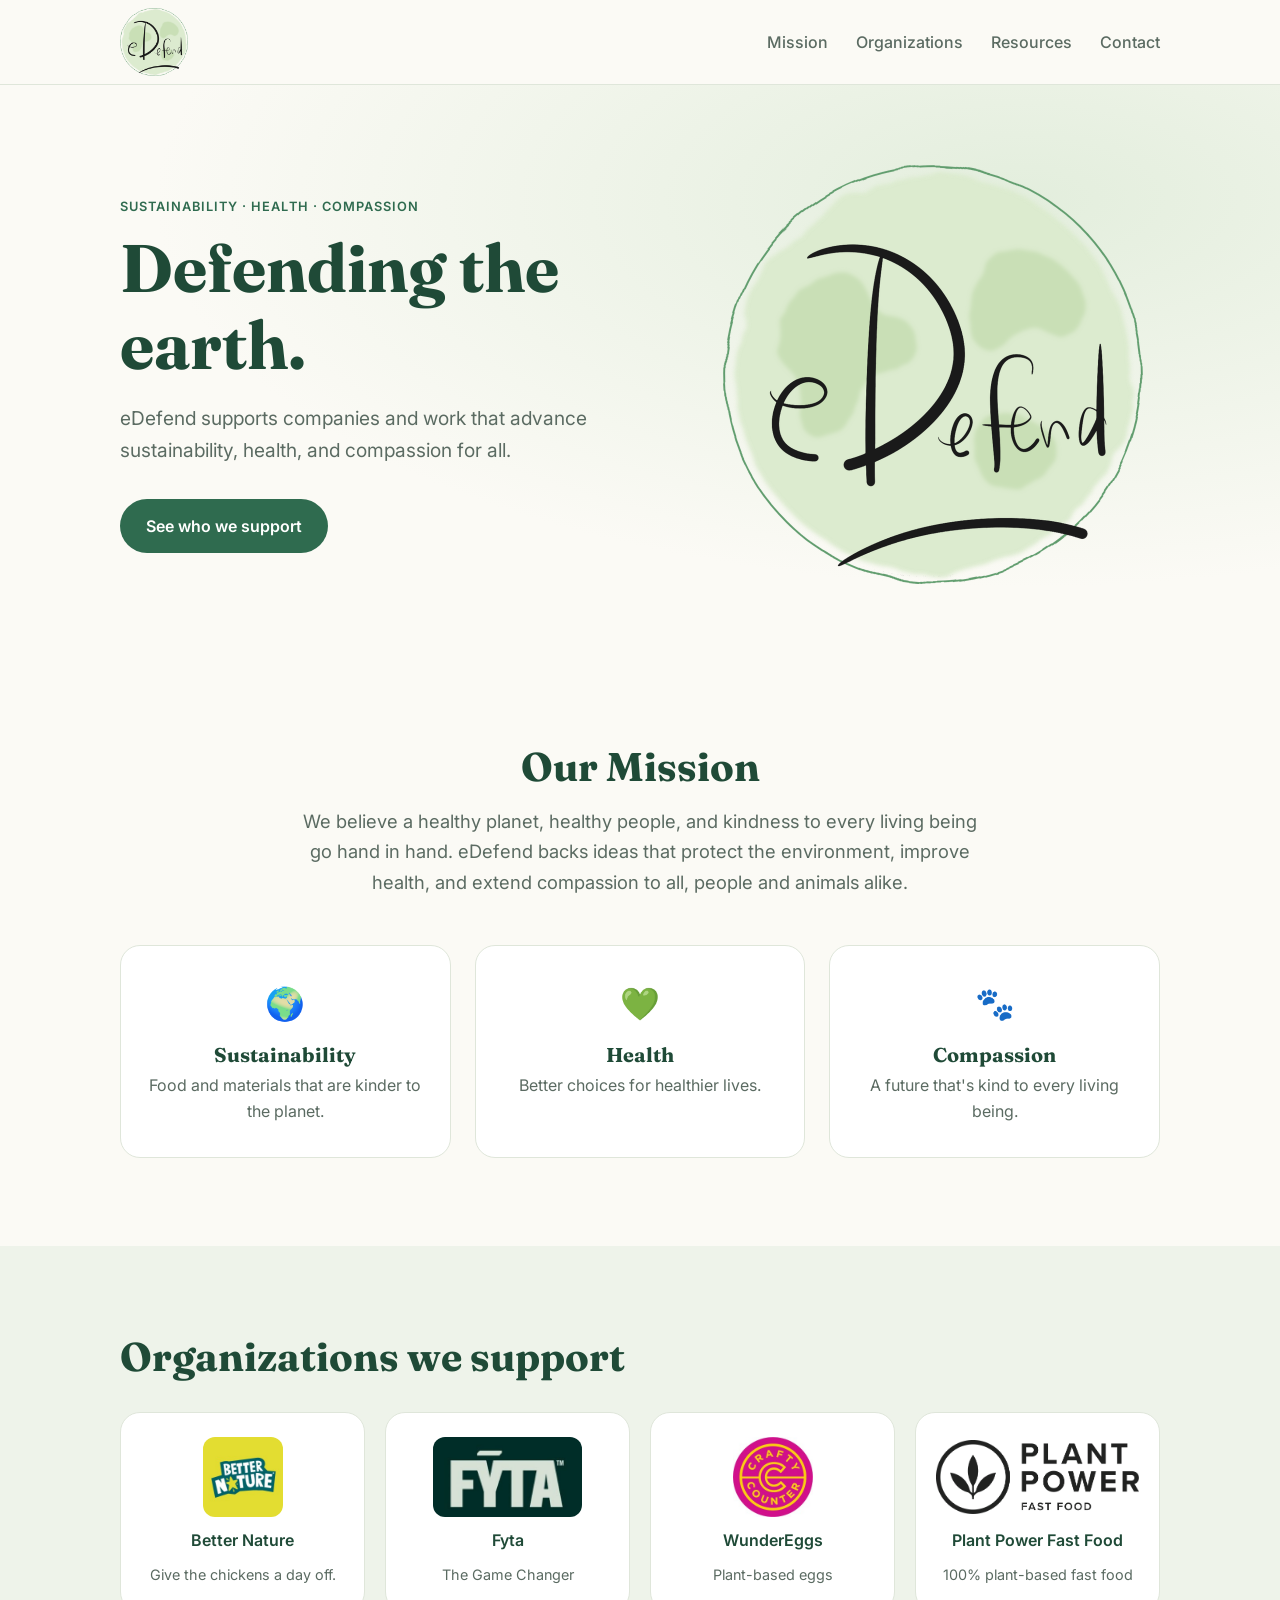
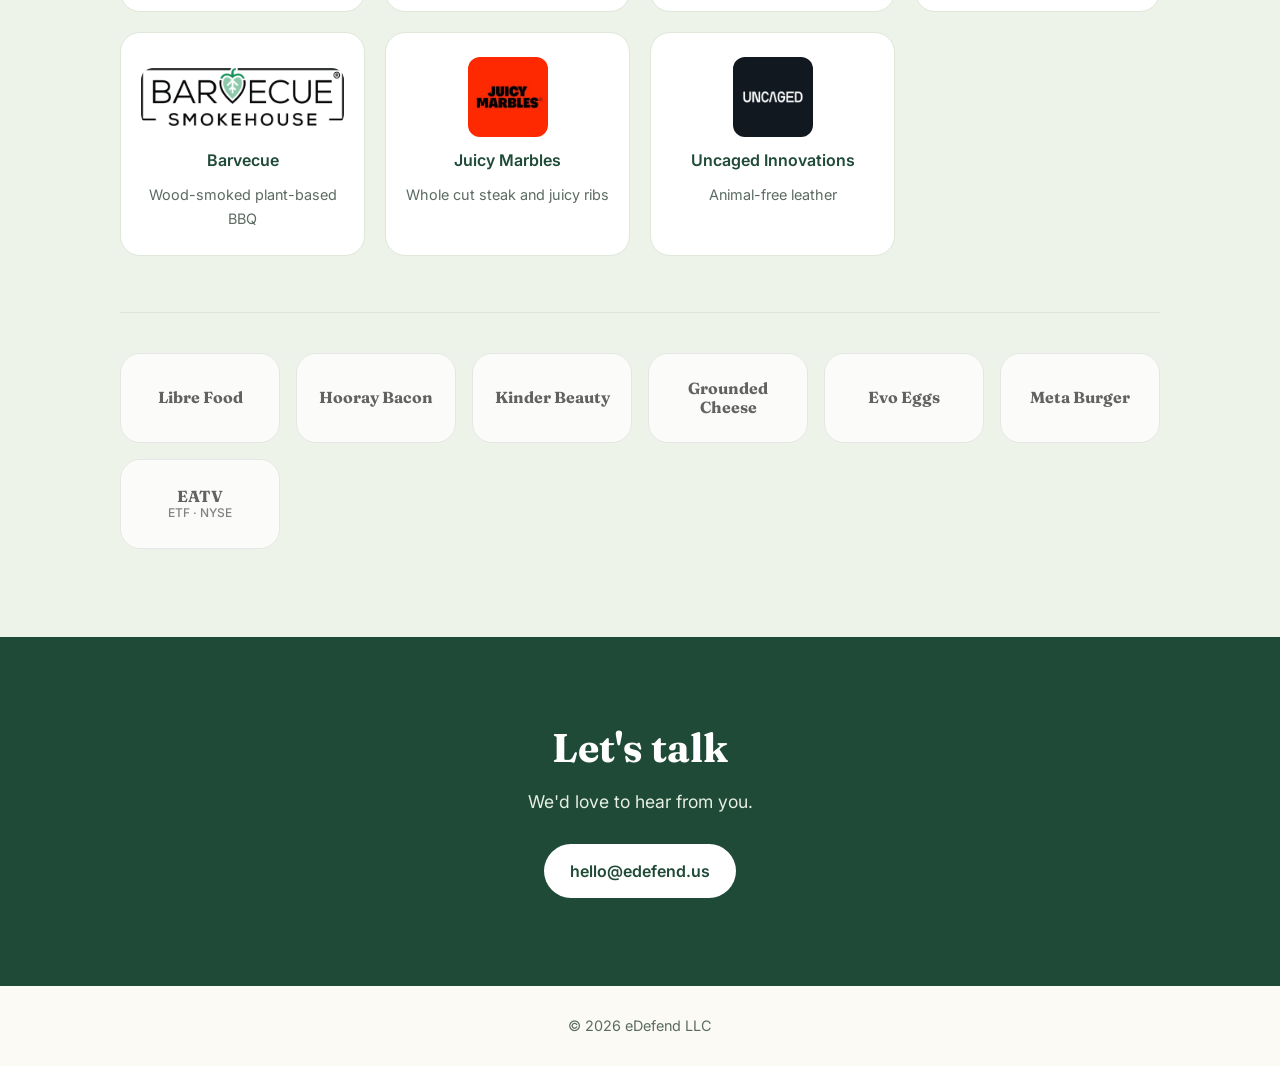
==== index.html @ f7b8ed95 "Use jz's hand-drawn eDefend earth logo in header and hero Co-Authored-By: Claude Opus 5.5 (1M contex" ====
<!doctype html>
<html lang="en">
<head>
  <meta charset="utf-8">
  <meta name="viewport" content="width=device-width, initial-scale=1">
  <title>eDefend</title>
  <meta name="description" content="eDefend: defending the earth with sustainability, health, and compassion for all.">
  <link rel="icon" href="favicon.svg" type="image/svg+xml">
  <link rel="preconnect" href="https://fonts.googleapis.com">
  <link rel="preconnect" href="https://fonts.gstatic.com" crossorigin>
  <link href="https://fonts.googleapis.com/css2?family=Fraunces:opsz,wght@9..144,500;9..144,700&family=Inter:wght@400;500;600&display=swap" rel="stylesheet">
  <link rel="stylesheet" href="styles.css">
</head>
<body>
  <header class="site-header">
    <div class="wrap nav">
      <a class="logo" href="#top">
        <img class="logo-img" src="logos/edefend-logo.png" alt="eDefend">
      </a>
      <nav>
        <a href="#mission">Mission</a>
        <a href="#portfolio">Organizations</a>
        <a href="resources.html">Resources</a>
        <a href="#contact">Contact</a>
      </nav>
    </div>
  </header>

  <main id="top">
    <section class="hero">
      <div class="wrap hero-inner">
        <div class="hero-text">
          <p class="eyebrow">Sustainability · Health · Compassion</p>
          <h1>Defending the earth.</h1>
          <p class="lead">eDefend supports companies and work that advance sustainability, health, and compassion for all.</p>
          <a class="button" href="#portfolio">See who we support</a>
        </div>
        <img class="hero-art" src="logos/edefend-logo-large.png" alt="eDefend logo: hand-drawn earth">
      </div>
    </section>

    <section id="mission" class="section">
      <div class="wrap mission">
        <h2>Our Mission</h2>
        <p>We believe a healthy planet, healthy people, and kindness to every living being go hand in hand. eDefend backs ideas that protect the environment, improve health, and extend compassion to all, people and animals alike.</p>
        <div class="pillars">
          <div class="pillar">
            <span class="pillar-icon" aria-hidden="true">🌍</span>
            <h3>Sustainability</h3>
            <p>Food and materials that are kinder to the planet.</p>
          </div>
          <div class="pillar">
            <span class="pillar-icon" aria-hidden="true">💚</span>
            <h3>Health</h3>
            <p>Better choices for healthier lives.</p>
          </div>
          <div class="pillar">
            <span class="pillar-icon" aria-hidden="true">🐾</span>
            <h3>Compassion</h3>
            <p>A future that's kind to every living being.</p>
          </div>
        </div>
      </div>
    </section>

    <section id="portfolio" class="section alt">
      <div class="wrap">
        <h2>Organizations we support</h2>
        <div class="logo-wall">
          <a class="brand" href="https://www.betternaturetempeh.co/" target="_blank" rel="noopener" title="Tempeh made from whole beans and grains. Give the chickens a day off.">
            <span class="brand-logo"><img src="logos/better-nature.jpg" alt="Better Nature logo"></span>
            <span class="brand-name">Better Nature</span>
            <span class="brand-tag">Give the chickens a day off.</span>
          </a>
          <a class="brand" href="https://fyta.com/products/protein-powder" target="_blank" rel="noopener" title="The Game Changer: plant-based protein powder.">
            <span class="brand-logo"><img src="logos/fyta.png" alt="Fyta logo"></span>
            <span class="brand-name">Fyta</span>
            <span class="brand-tag">The Game Changer</span>
          </a>
          <a class="brand" href="https://www.craftycounter.com/products/wundereggs" target="_blank" rel="noopener" title="Plant-based eggs by Crafty Counter.">
            <span class="brand-logo"><img src="logos/wundereggs.jpg" alt="WunderEggs logo"></span>
            <span class="brand-name">WunderEggs</span>
            <span class="brand-tag">Plant-based eggs</span>
          </a>
          <a class="brand" href="https://www.plantpowerfastfood.com/" target="_blank" rel="noopener" title="100% plant-based fast food restaurants.">
            <span class="brand-logo"><img src="logos/plant-power.webp" alt="Plant Power Fast Food logo"></span>
            <span class="brand-name">Plant Power Fast Food</span>
            <span class="brand-tag">100% plant-based fast food</span>
          </a>
          <a class="brand" href="https://barvecue.com/" target="_blank" rel="noopener" title="Plant-based, wood-smoked barbecue.">
            <span class="brand-logo"><img src="logos/barvecue.avif" alt="Barvecue logo"></span>
            <span class="brand-name">Barvecue</span>
            <span class="brand-tag">Wood-smoked plant-based BBQ</span>
          </a>
          <a class="brand" href="https://juicymarbles.com/" target="_blank" rel="noopener" title="Plant-based whole cut steak and juicy ribs.">
            <span class="brand-logo"><img src="logos/juicy-marbles.jpg" alt="Juicy Marbles logo"></span>
            <span class="brand-name">Juicy Marbles</span>
            <span class="brand-tag">Whole cut steak and juicy ribs</span>
          </a>
          <a class="brand" href="https://uncagedinnovations.com/" target="_blank" rel="noopener" title="Animal-free leather alternatives.">
            <span class="brand-logo"><img src="logos/uncaged.jpg" alt="Uncaged Innovations logo"></span>
            <span class="brand-name">Uncaged Innovations</span>
            <span class="brand-tag">Animal-free leather</span>
          </a>
        </div>

        <div class="logo-wall small past">
          <div class="brand"><span class="brand-logo"><span class="wordmark">Libre Food</span></span></div>
          <div class="brand"><span class="brand-logo"><span class="wordmark">Hooray Bacon</span></span></div>
          <div class="brand"><span class="brand-logo"><span class="wordmark">Kinder Beauty</span></span></div>
          <div class="brand"><span class="brand-logo"><span class="wordmark">Grounded Cheese</span></span></div>
          <div class="brand"><span class="brand-logo"><span class="wordmark">Evo Eggs</span></span></div>
          <div class="brand"><span class="brand-logo"><span class="wordmark">Meta Burger</span></span></div>
          <div class="brand"><span class="brand-logo"><span class="wordmark">EATV<small>ETF · NYSE</small></span></span></div>
        </div>
      </div>
    </section>

    <section id="contact" class="section contact">
      <div class="wrap">
        <h2>Let's talk</h2>
        <p>We'd love to hear from you.</p>
        <a class="button light" href="mailto:hello@edefend.us">hello@edefend.us</a>
      </div>
    </section>
  </main>

  <footer class="site-footer">
    <div class="wrap">© <span id="year">2026</span> eDefend LLC</div>
  </footer>
  <script>document.getElementById('year').textContent = new Date().getFullYear();</script>
</body>
</html>
---- styles.css ----
:root {
  --bg: #fbfaf5;
  --bg-alt: #eef3ea;
  --text: #1d2b24;
  --muted: #5b6b62;
  --green: #2f6b4f;
  --green-dark: #1f4a37;
  --sage: #7fb685;
  --border: #dfe6da;
  --serif: "Fraunces", Georgia, serif;
  --sans: "Inter", system-ui, -apple-system, "Segoe UI", Roboto, sans-serif;
}

* { box-sizing: border-box; }
html { scroll-behavior: smooth; }

body {
  margin: 0;
  font-family: var(--sans);
  color: var(--text);
  background: var(--bg);
  line-height: 1.65;
}

.wrap { max-width: 1080px; margin: 0 auto; padding: 0 20px; }
a { color: var(--green); }
h1, h2, h3 { font-family: var(--serif); font-weight: 700; line-height: 1.15; }

/* Header */
.site-header {
  position: sticky; top: 0; z-index: 10;
  background: rgba(251, 250, 245, 0.92);
  backdrop-filter: blur(8px);
  border-bottom: 1px solid var(--border);
}
.nav { display: flex; align-items: center; justify-content: space-between; height: 68px; }
.logo {
  display: flex; align-items: center; gap: 10px;
  font-family: var(--serif); font-weight: 700; font-size: 1.35rem;
  color: var(--green); text-decoration: none;
}
.logo-mark { width: 32px; height: 32px; color: var(--green); }
.nav nav a { margin-left: 24px; color: var(--muted); text-decoration: none; font-weight: 500; }
.nav nav a:hover { color: var(--green); }

/* Hero */
.hero {
  padding: 80px 0 72px;
  background: radial-gradient(ellipse at 80% 20%, #e3eedd 0%, transparent 60%), var(--bg);
}
.hero-inner { display: grid; grid-template-columns: 1.2fr 1fr; align-items: center; gap: 40px; }
.eyebrow {
  margin: 0 0 12px; color: var(--green); font-weight: 600;
  letter-spacing: .08em; text-transform: uppercase; font-size: .8rem;
}
.hero h1 { font-size: clamp(2.6rem, 6vw, 4.2rem); margin: 0 0 20px; color: var(--green-dark); }
.lead { font-size: 1.2rem; color: var(--muted); max-width: 520px; margin: 0 0 32px; }
.hero-art { width: 100%; max-width: 420px; justify-self: center; }

.button {
  display: inline-block; padding: 14px 26px; border-radius: 999px;
  background: var(--green); color: #fff; text-decoration: none; font-weight: 600;
  transition: background .15s, transform .15s;
}
.button:hover { background: var(--green-dark); transform: translateY(-1px); }
.button.light { background: #fff; color: var(--green-dark); }
.button.light:hover { background: var(--bg-alt); }

/* Sections */
.section { padding: 88px 0; }
.section.alt { background: var(--bg-alt); }
.section h2 { font-size: clamp(1.9rem, 4vw, 2.5rem); margin: 0 0 16px; color: var(--green-dark); }
.section-lead { color: var(--muted); margin: 0; }

.mission { text-align: center; }
.mission > p { max-width: 680px; margin: 0 auto; font-size: 1.15rem; color: var(--muted); }
.pillars {
  display: grid; gap: 24px; margin-top: 48px;
  grid-template-columns: repeat(auto-fit, minmax(220px, 1fr));
}
.pillar { background: #fff; border: 1px solid var(--border); border-radius: 20px; padding: 32px 24px; }
.pillar-icon { font-size: 2rem; }
.pillar h3 { margin: 12px 0 6px; font-size: 1.25rem; color: var(--green-dark); }
.pillar p { margin: 0; color: var(--muted); }

/* Logo wall */
.logo-wall {
  display: grid; gap: 20px; margin-top: 32px;
  grid-template-columns: repeat(auto-fill, minmax(220px, 1fr));
}
.brand {
  display: flex; flex-direction: column; align-items: center; gap: 10px;
  background: #fff; border: 1px solid var(--border); border-radius: 20px;
  padding: 24px 20px; text-decoration: none; color: inherit; text-align: center;
  transition: transform .2s, box-shadow .2s, border-color .2s;
}
a.brand:hover { transform: translateY(-4px); box-shadow: 0 12px 28px rgba(31, 74, 55, .12); border-color: var(--sage); }
.brand-logo { display: flex; align-items: center; justify-content: center; height: 80px; width: 100%; }
.brand-logo img { max-width: 100%; max-height: 80px; object-fit: contain; border-radius: 12px; }
.brand-name { font-weight: 600; color: var(--green-dark); }
.wordmark { font-family: var(--serif); font-weight: 700; font-size: 1.35rem; color: var(--green-dark); line-height: 1.2; }
.wordmark small { display: block; font-family: var(--sans); font-weight: 500; font-size: .75rem; color: var(--muted); }
.brand-tag { font-size: .9rem; color: var(--muted); }

.past-title { margin: 64px 0 0; font-size: 1.3rem; color: var(--muted); }
.logo-wall.small { grid-template-columns: repeat(auto-fill, minmax(160px, 1fr)); gap: 16px; margin-top: 20px; }
.logo-wall.small .brand { padding: 16px; filter: grayscale(1); opacity: .8; }
.logo-wall.small .brand-logo { height: 56px; }
.logo-wall.small .brand-logo img { max-height: 56px; }
.logo-wall.small .wordmark { font-size: 1rem; }

/* Contact */
.contact { background: var(--green-dark); color: #e6efe2; text-align: center; }
.contact h2 { color: #fff; }
.contact p { margin: 0 0 28px; font-size: 1.1rem; }

.site-footer { padding: 28px 0; color: var(--muted); font-size: .9rem; text-align: center; }

@media (max-width: 760px) {
  .hero { padding: 48px 0; }
  .hero-inner { grid-template-columns: 1fr; text-align: center; }
  .lead { margin-left: auto; margin-right: auto; }
  .hero-art { max-width: 260px; order: -1; }
  .section { padding: 64px 0; }
  .nav nav { white-space: nowrap; }
  .nav nav a { margin-left: 12px; font-size: .85rem; }
  .logo { font-size: 1.15rem; }
  .logo-mark { width: 26px; height: 26px; }
  .logo-wall { grid-template-columns: repeat(2, 1fr); gap: 12px; }
  .logo-wall.small { grid-template-columns: repeat(2, 1fr); }
  .brand { padding: 18px 12px; }
  .wordmark { font-size: 1.1rem; }
}

.logo-wall.past { margin-top: 56px; padding-top: 40px; border-top: 1px solid var(--border); }

/* Resources page */
.page-head { padding: 72px 0 8px; }
.page-head h1 { font-size: clamp(2.2rem, 5vw, 3.2rem); margin: 0 0 12px; color: var(--green-dark); }
.brand-logo.dark { background: var(--green-dark); border-radius: 12px; padding: 14px; }
.brand-logo.dark img { max-height: 52px; border-radius: 0; }
.nav nav a[aria-current] { color: var(--green); }

@media (max-width: 760px) {
  .nav { height: auto; flex-direction: column; gap: 6px; padding-top: 10px; padding-bottom: 10px; }
  .nav nav a { margin: 0 8px; }
}

.nav { height: 84px; }
.logo-img { height: 68px; width: auto; display: block; }
@media (max-width: 760px) { .nav { height: auto; } .logo-img { height: 60px; } }
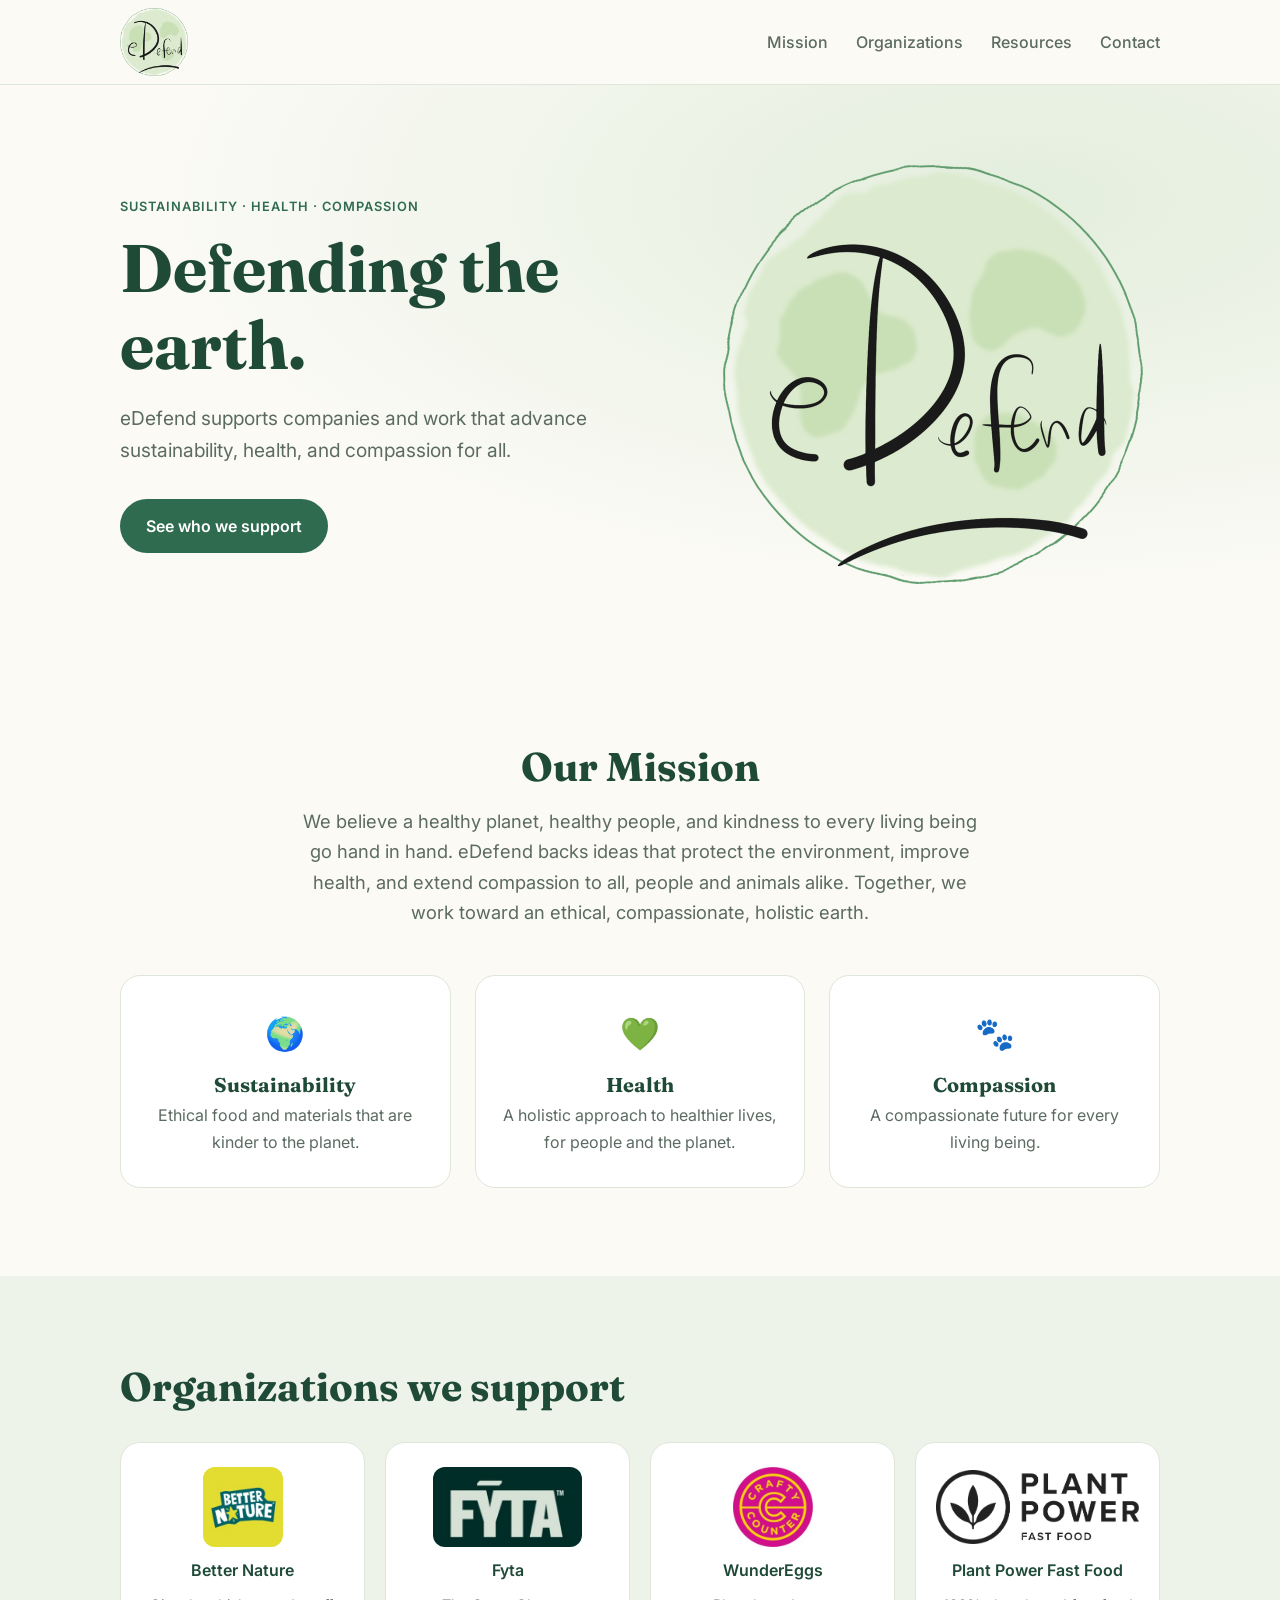
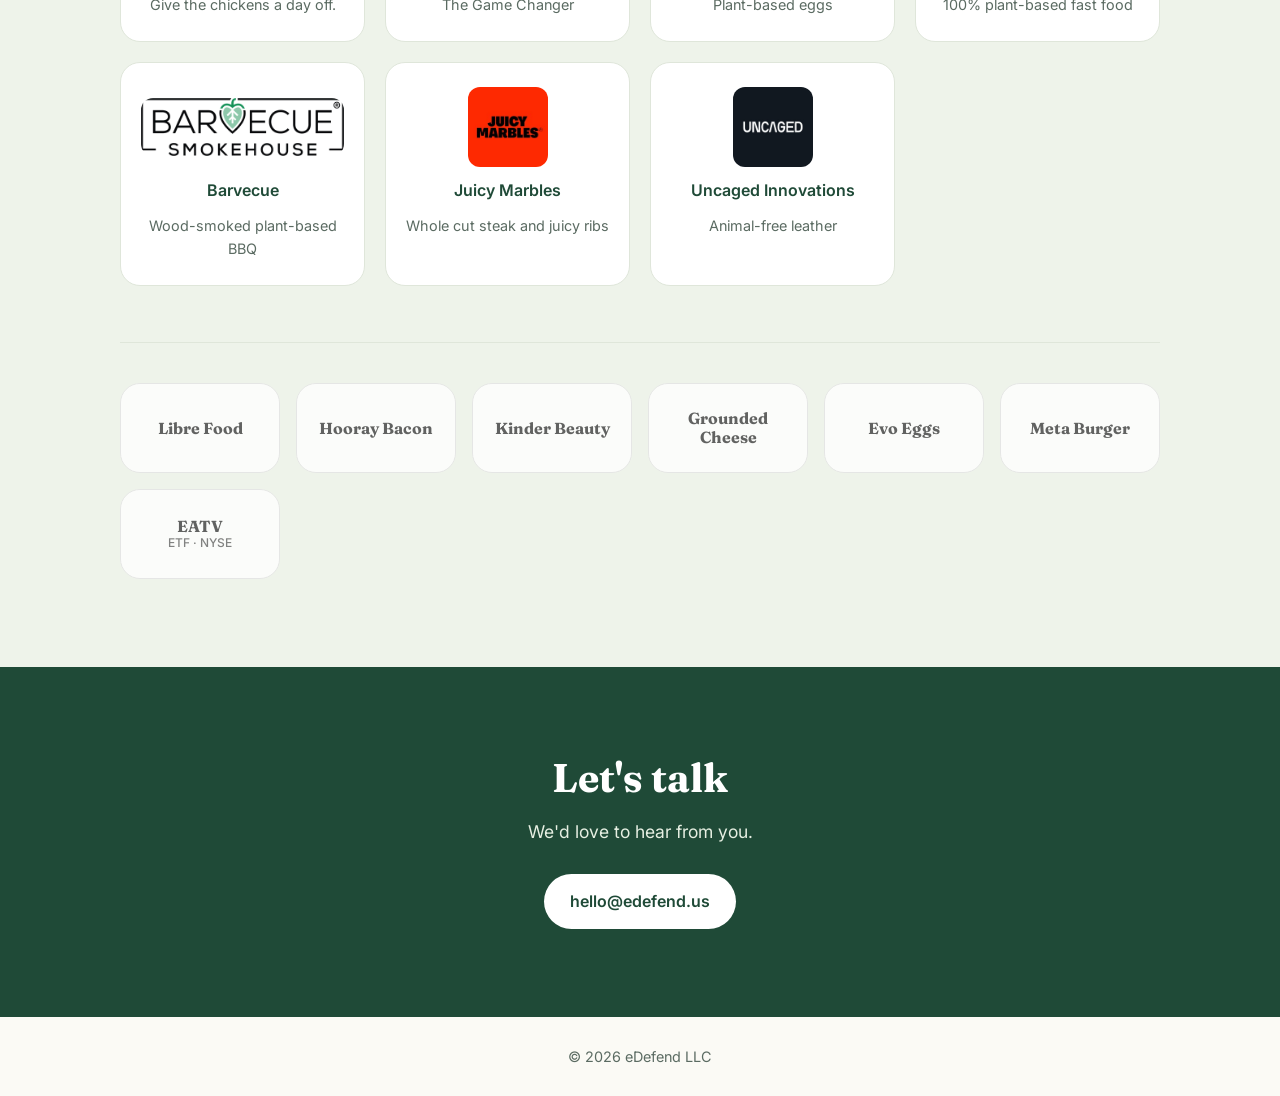
==== commit 98ba2d6d: "Add ethical, compassionate, holistic wording to mission Co-Authored-By: Claude Opus 5.5 (1M context)" ====
--- a/index.html
+++ b/index.html
@@ -42,22 +42,22 @@
     <section id="mission" class="section">
       <div class="wrap mission">
         <h2>Our Mission</h2>
-        <p>We believe a healthy planet, healthy people, and kindness to every living being go hand in hand. eDefend backs ideas that protect the environment, improve health, and extend compassion to all, people and animals alike.</p>
+        <p>We believe a healthy planet, healthy people, and kindness to every living being go hand in hand. eDefend backs ideas that protect the environment, improve health, and extend compassion to all, people and animals alike. Together, we work toward an ethical, compassionate, holistic earth.</p>
         <div class="pillars">
           <div class="pillar">
             <span class="pillar-icon" aria-hidden="true">🌍</span>
             <h3>Sustainability</h3>
-            <p>Food and materials that are kinder to the planet.</p>
+            <p>Ethical food and materials that are kinder to the planet.</p>
           </div>
           <div class="pillar">
             <span class="pillar-icon" aria-hidden="true">💚</span>
             <h3>Health</h3>
-            <p>Better choices for healthier lives.</p>
+            <p>A holistic approach to healthier lives, for people and the planet.</p>
           </div>
           <div class="pillar">
             <span class="pillar-icon" aria-hidden="true">🐾</span>
             <h3>Compassion</h3>
-            <p>A future that's kind to every living being.</p>
+            <p>A compassionate future for every living being.</p>
           </div>
         </div>
       </div>
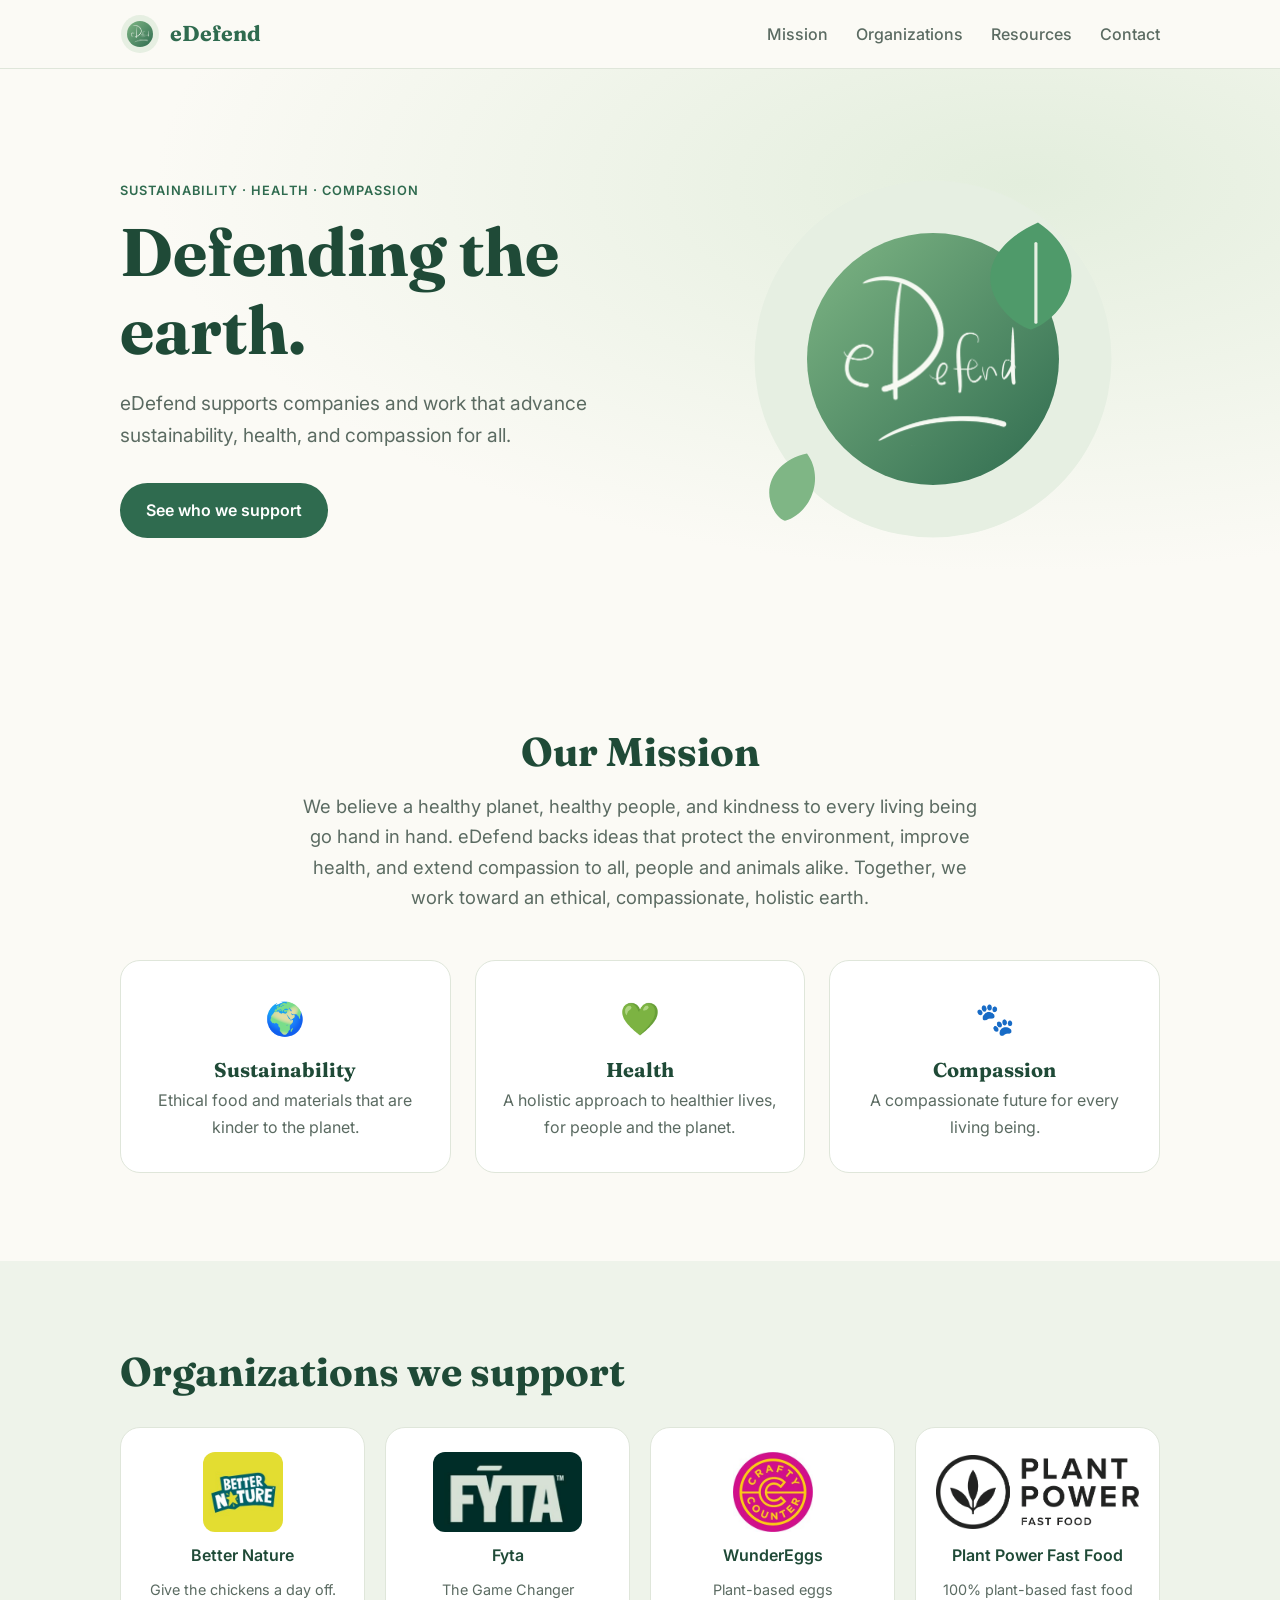
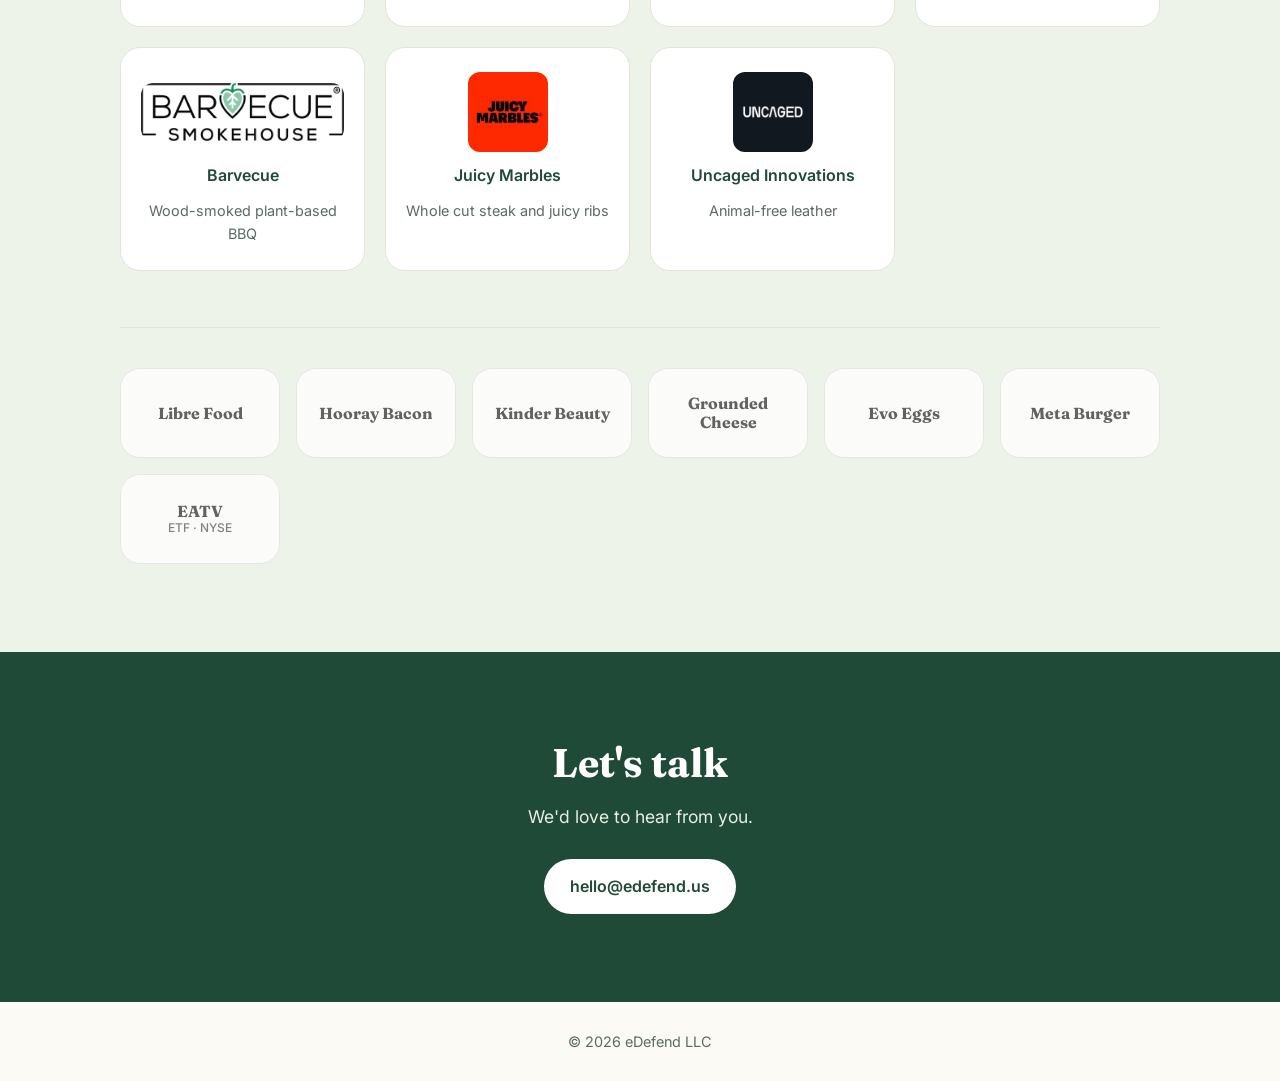
==== commit 5127cb74: "Fit hand-drawn lettering inside original two-circle earth; small mark plus eDefend name in header Co" ====
--- a/index.html
+++ b/index.html
@@ -15,7 +15,8 @@
   <header class="site-header">
     <div class="wrap nav">
       <a class="logo" href="#top">
-        <img class="logo-img" src="logos/edefend-logo.png" alt="eDefend">
+        <svg class="logo-mark" viewBox="0 0 40 40" aria-hidden="true"><defs><linearGradient id="gm" x1="0" y1="0" x2="1" y2="1"><stop offset="0" stop-color="#7fb685"/><stop offset="1" stop-color="#2f6b4f"/></linearGradient></defs><circle cx="20" cy="20" r="19" fill="#e6efe2"/><circle cx="20" cy="20" r="13" fill="url(#gm)"/><image href="logos/edefend-lettering.png" x="11" y="11" width="18" height="18"/></svg>
+        eDefend
       </a>
       <nav>
         <a href="#mission">Mission</a>
@@ -35,7 +36,20 @@
           <p class="lead">eDefend supports companies and work that advance sustainability, health, and compassion for all.</p>
           <a class="button" href="#portfolio">See who we support</a>
         </div>
-        <img class="hero-art" src="logos/edefend-logo-large.png" alt="eDefend logo: hand-drawn earth">
+        <svg class="hero-art" viewBox="0 0 400 400" role="img" aria-label="eDefend logo: hand-drawn lettering on the earth">
+          <defs>
+            <linearGradient id="g1" x1="0" y1="0" x2="1" y2="1">
+              <stop offset="0" stop-color="#7fb685"/>
+              <stop offset="1" stop-color="#2f6b4f"/>
+            </linearGradient>
+          </defs>
+          <circle cx="200" cy="200" r="170" fill="#e6efe2"/>
+          <circle cx="200" cy="200" r="120" fill="url(#g1)"/>
+          <image href="logos/edefend-lettering.png" x="114" y="120" width="166" height="164"/>
+          <path d="M300 70c30 20 40 50 25 75-10 17-25 25-32 27-7-2-22-10-32-27-15-25-5-55 39-75z" fill="#4f9a6a"/>
+          <path d="M298 90v75" stroke="#e6efe2" stroke-width="3" stroke-linecap="round"/>
+          <path d="M80 290c-25 5-40 25-35 45 3 12 10 18 14 19 5-1 15-6 22-17 10-17 8-35-1-47z" fill="#7fb685"/>
+        </svg>
       </div>
     </section>
 
--- a/styles.css
+++ b/styles.css
@@ -146,6 +146,4 @@
   .nav nav a { margin: 0 8px; }
 }
 
-.nav { height: 84px; }
-.logo-img { height: 68px; width: auto; display: block; }
-@media (max-width: 760px) { .nav { height: auto; } .logo-img { height: 60px; } }
+.logo-mark { width: 40px; height: 40px; }
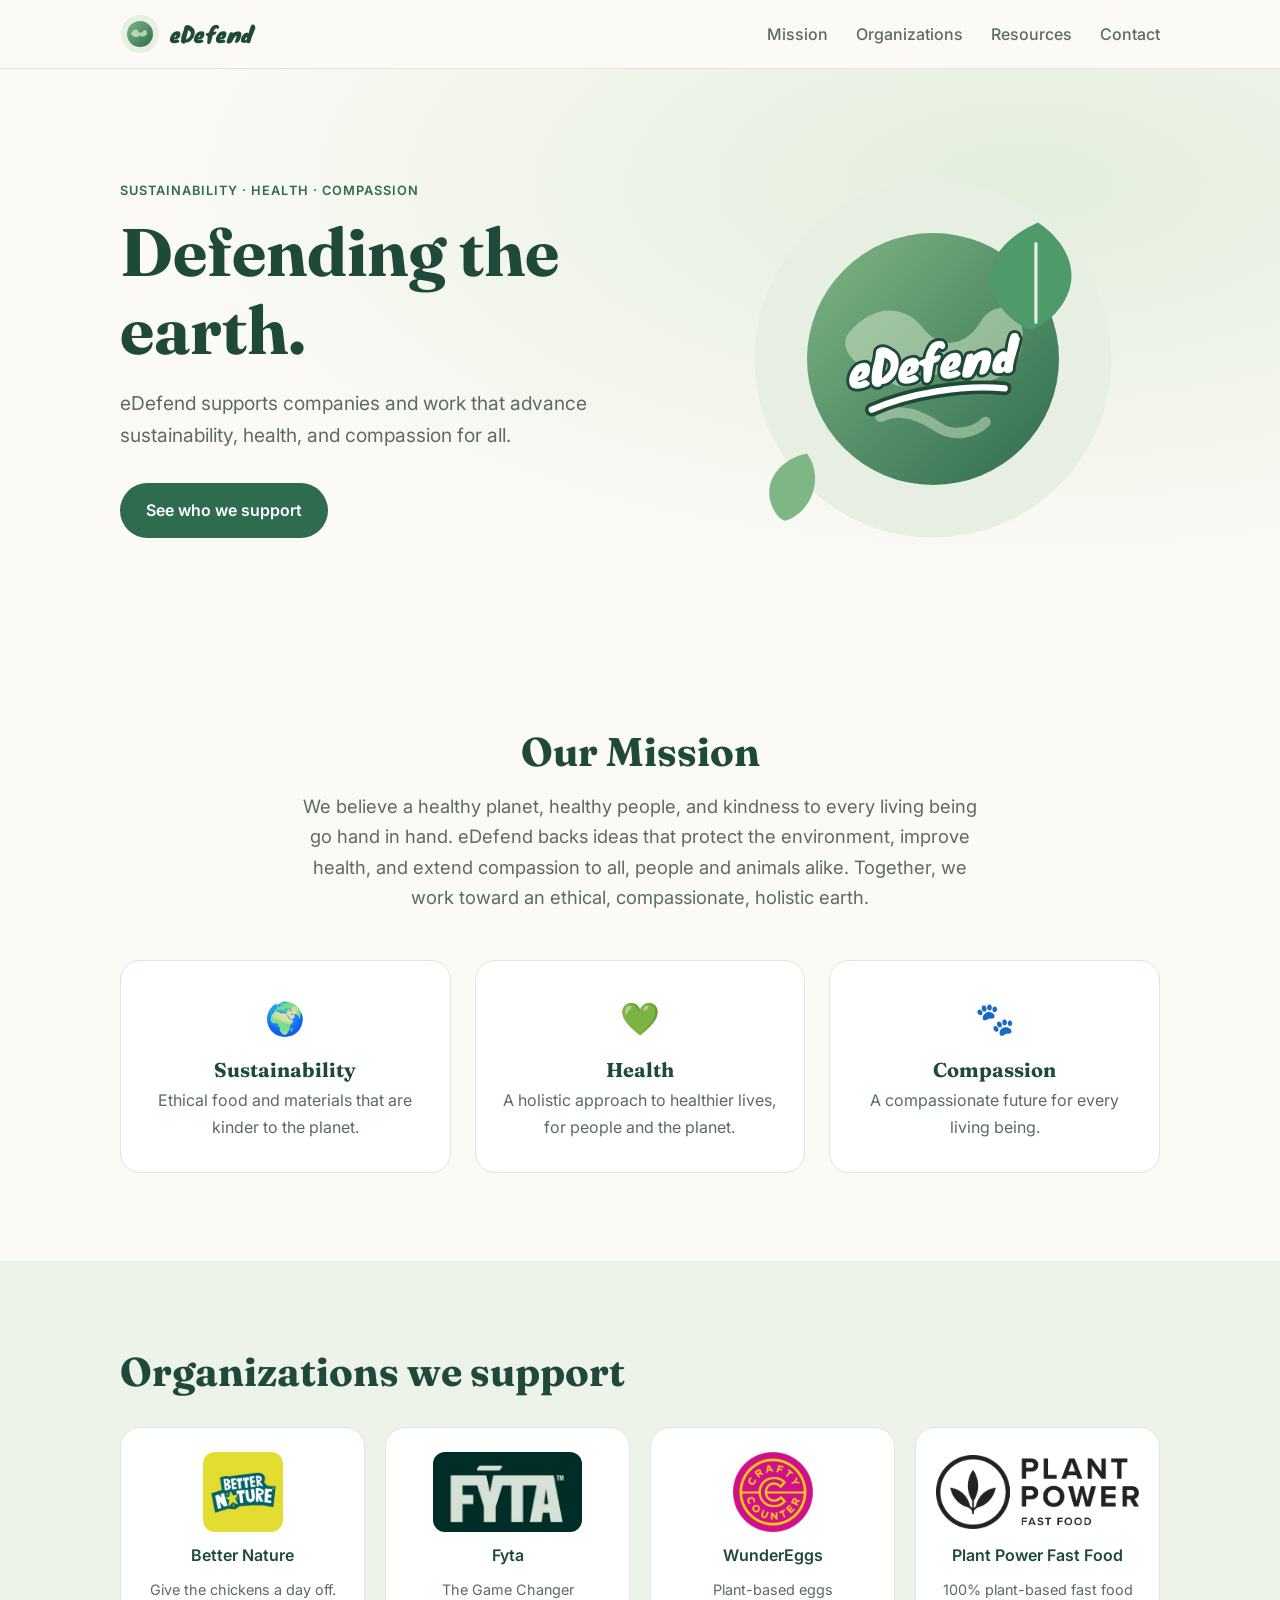
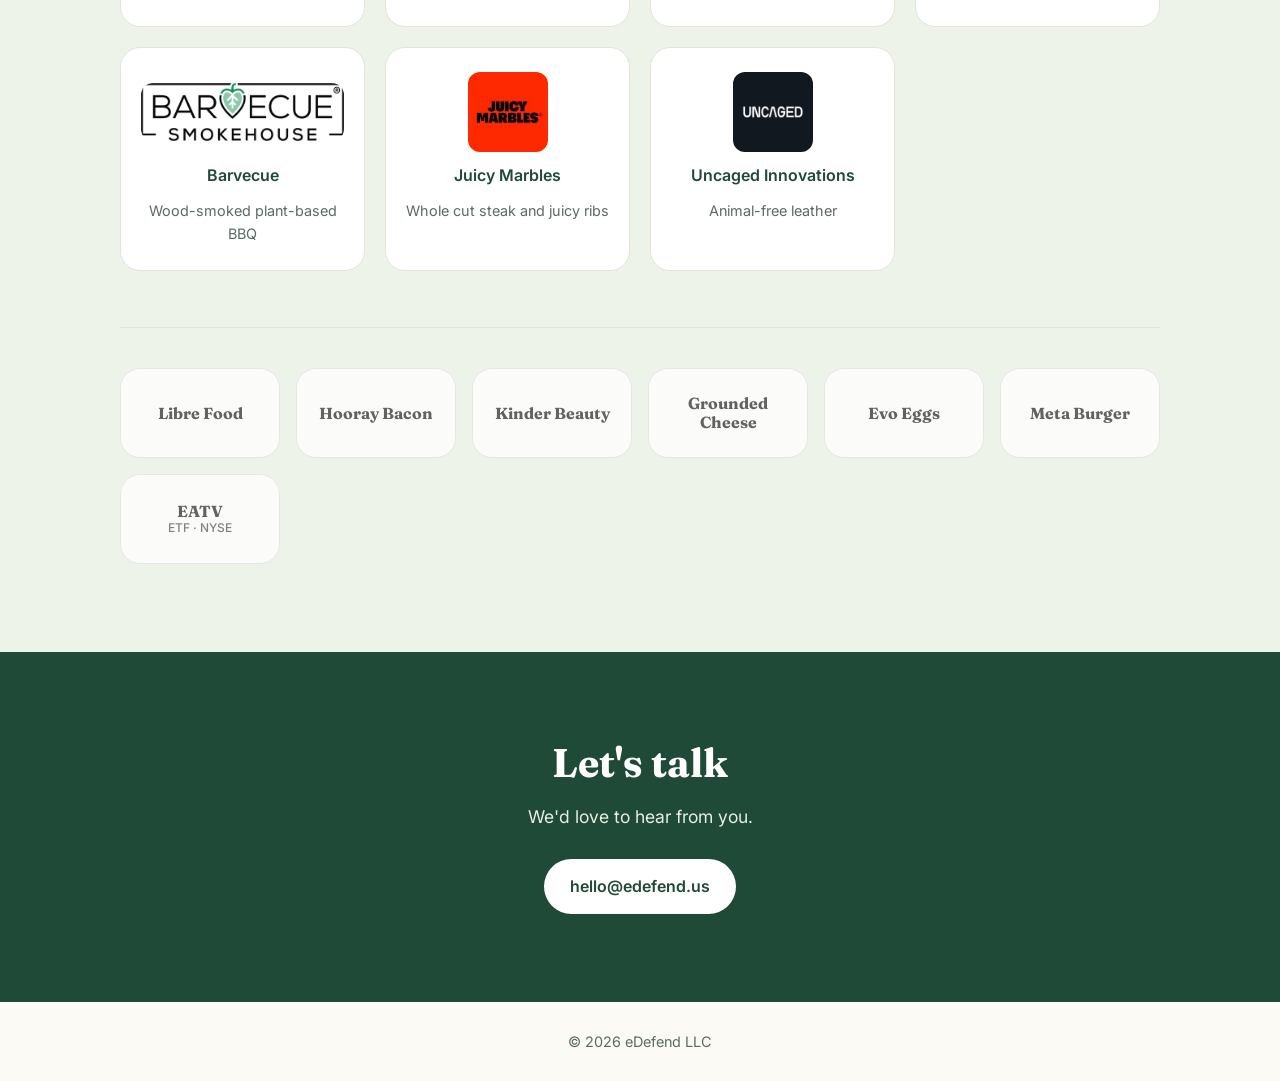
==== commit 03b9e820: "Bold brush lettering (Knewave) on the earth logo, continent shading restored Co-Authored-By: Claude " ====
--- a/index.html
+++ b/index.html
@@ -8,14 +8,14 @@
   <link rel="icon" href="favicon.svg" type="image/svg+xml">
   <link rel="preconnect" href="https://fonts.googleapis.com">
   <link rel="preconnect" href="https://fonts.gstatic.com" crossorigin>
-  <link href="https://fonts.googleapis.com/css2?family=Fraunces:opsz,wght@9..144,500;9..144,700&family=Inter:wght@400;500;600&display=swap" rel="stylesheet">
+  <link href="https://fonts.googleapis.com/css2?family=Knewave&family=Fraunces:opsz,wght@9..144,500;9..144,700&family=Inter:wght@400;500;600&display=swap" rel="stylesheet">
   <link rel="stylesheet" href="styles.css">
 </head>
 <body>
   <header class="site-header">
     <div class="wrap nav">
       <a class="logo" href="#top">
-        <svg class="logo-mark" viewBox="0 0 40 40" aria-hidden="true"><defs><linearGradient id="gm" x1="0" y1="0" x2="1" y2="1"><stop offset="0" stop-color="#7fb685"/><stop offset="1" stop-color="#2f6b4f"/></linearGradient></defs><circle cx="20" cy="20" r="19" fill="#e6efe2"/><circle cx="20" cy="20" r="13" fill="url(#gm)"/><image href="logos/edefend-lettering.png" x="11" y="11" width="18" height="18"/></svg>
+        <svg class="logo-mark" viewBox="0 0 40 40" aria-hidden="true"><defs><linearGradient id="gm" x1="0" y1="0" x2="1" y2="1"><stop offset="0" stop-color="#7fb685"/><stop offset="1" stop-color="#2f6b4f"/></linearGradient></defs><circle cx="20" cy="20" r="19" fill="#e6efe2"/><circle cx="20" cy="20" r="13" fill="url(#gm)"/><path d="M12 18c2-3 5-3 6-1s4 2 5 0 4-1 4 2-4 4-6 3-3 2-6 1-5-3-3-5z" fill="#cfe3c6" opacity=".8"/></svg>
         eDefend
       </a>
       <nav>
@@ -36,7 +36,7 @@
           <p class="lead">eDefend supports companies and work that advance sustainability, health, and compassion for all.</p>
           <a class="button" href="#portfolio">See who we support</a>
         </div>
-        <svg class="hero-art" viewBox="0 0 400 400" role="img" aria-label="eDefend logo: hand-drawn lettering on the earth">
+        <svg class="hero-art" viewBox="0 0 400 400" role="img" aria-label="eDefend logo: the earth held by leaves">
           <defs>
             <linearGradient id="g1" x1="0" y1="0" x2="1" y2="1">
               <stop offset="0" stop-color="#7fb685"/>
@@ -45,7 +45,13 @@
           </defs>
           <circle cx="200" cy="200" r="170" fill="#e6efe2"/>
           <circle cx="200" cy="200" r="120" fill="url(#g1)"/>
-          <image href="logos/edefend-lettering.png" x="114" y="120" width="166" height="164"/>
+          <path d="M120 175c25-30 55-25 70-5s40 20 55-5 45-15 40 20-40 45-60 30-35 20-60 10-60-30-45-50z" fill="#cfe3c6" opacity=".55"/>
+          <path d="M150 255c20-10 40 0 55 10s35 5 45-5" stroke="#cfe3c6" stroke-width="10" fill="none" stroke-linecap="round" opacity=".5"/>
+          <g transform="rotate(-6 200 210)">
+            <text x="200" y="218" text-anchor="middle" font-family="Knewave, var(--serif)" font-size="44" fill="#fff" stroke="#1f4a37" stroke-width="5.5" stroke-linejoin="round" paint-order="stroke">eDefend</text>
+            <path d="M138 242c36-12 90-15 128-7" stroke="#1f4a37" stroke-width="13" fill="none" stroke-linecap="round"/>
+            <path d="M138 242c36-12 90-15 128-7" stroke="#fff" stroke-width="6" fill="none" stroke-linecap="round"/>
+          </g>
           <path d="M300 70c30 20 40 50 25 75-10 17-25 25-32 27-7-2-22-10-32-27-15-25-5-55 39-75z" fill="#4f9a6a"/>
           <path d="M298 90v75" stroke="#e6efe2" stroke-width="3" stroke-linecap="round"/>
           <path d="M80 290c-25 5-40 25-35 45 3 12 10 18 14 19 5-1 15-6 22-17 10-17 8-35-1-47z" fill="#7fb685"/>
--- a/styles.css
+++ b/styles.css
@@ -147,3 +147,4 @@
 }
 
 .logo-mark { width: 40px; height: 40px; }
+.logo { font-family: "Knewave", var(--serif); font-weight: 400; color: var(--green-dark); letter-spacing: .01em; }
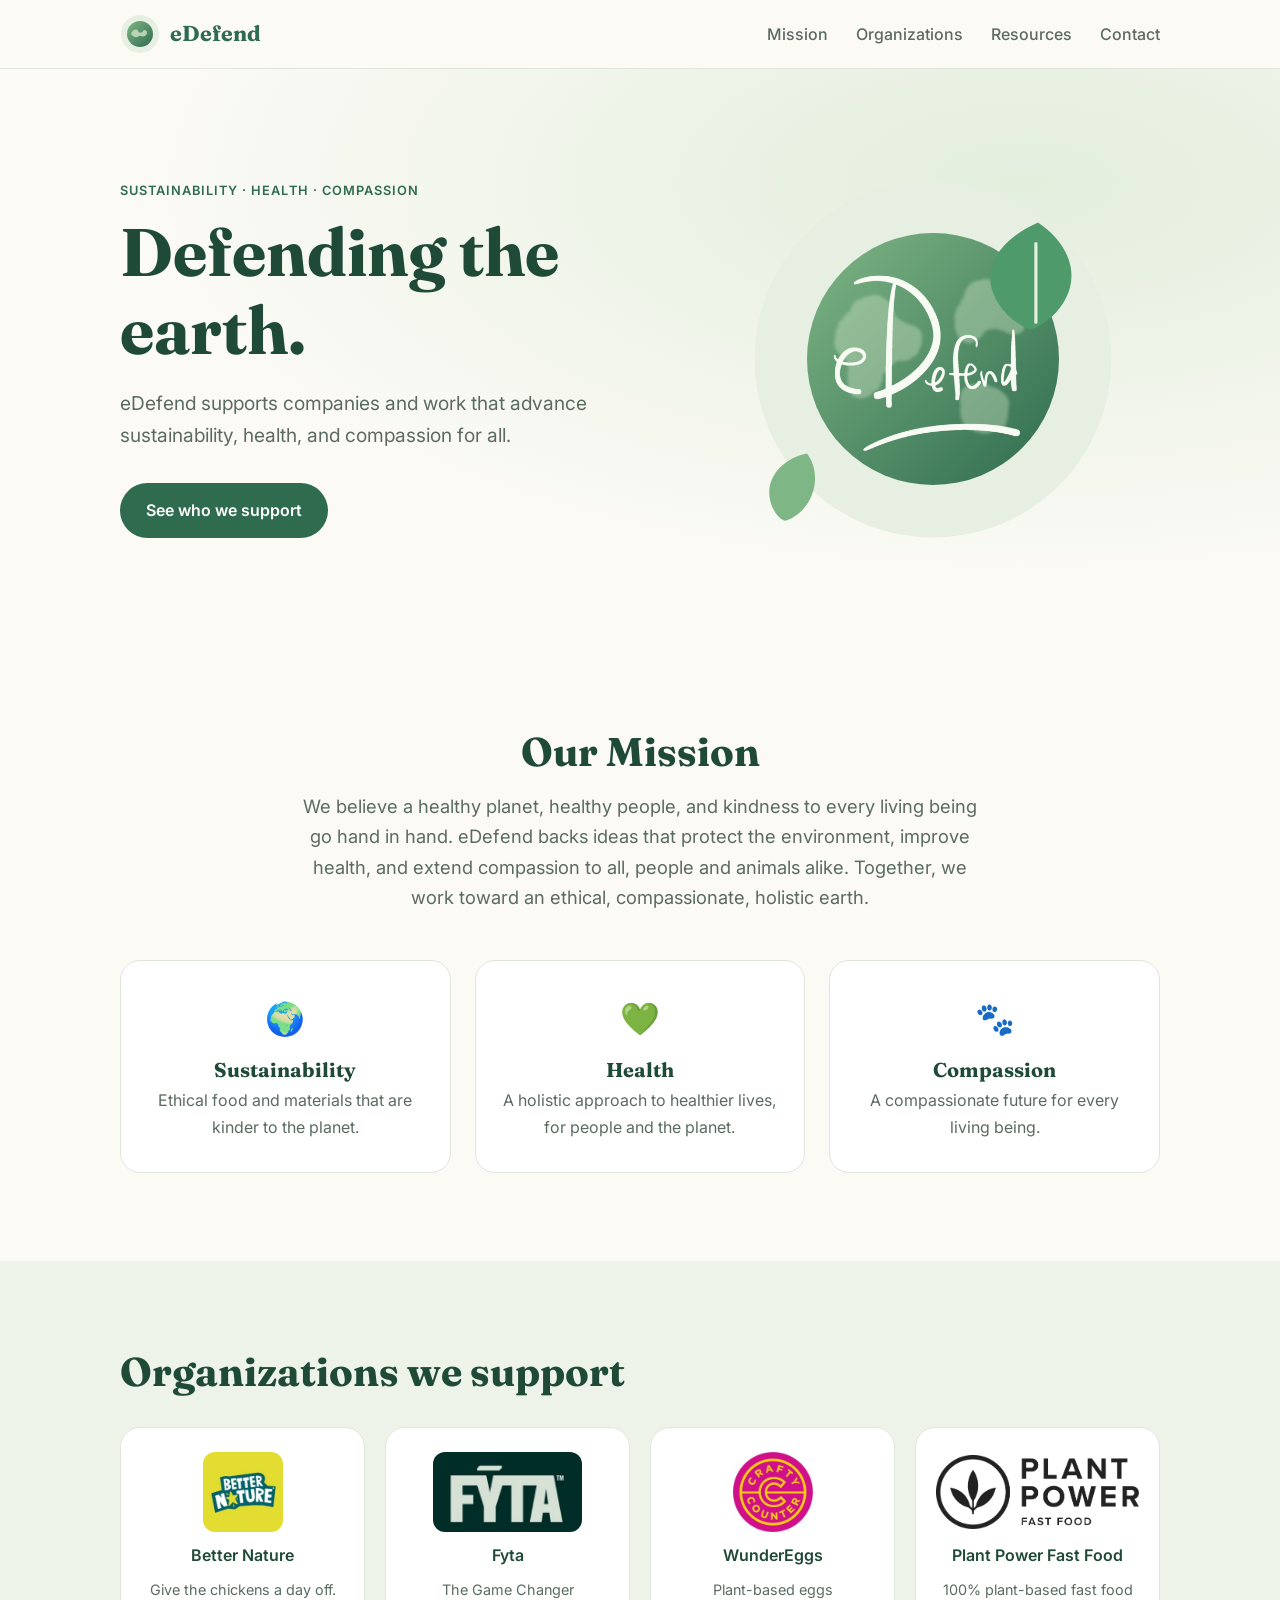
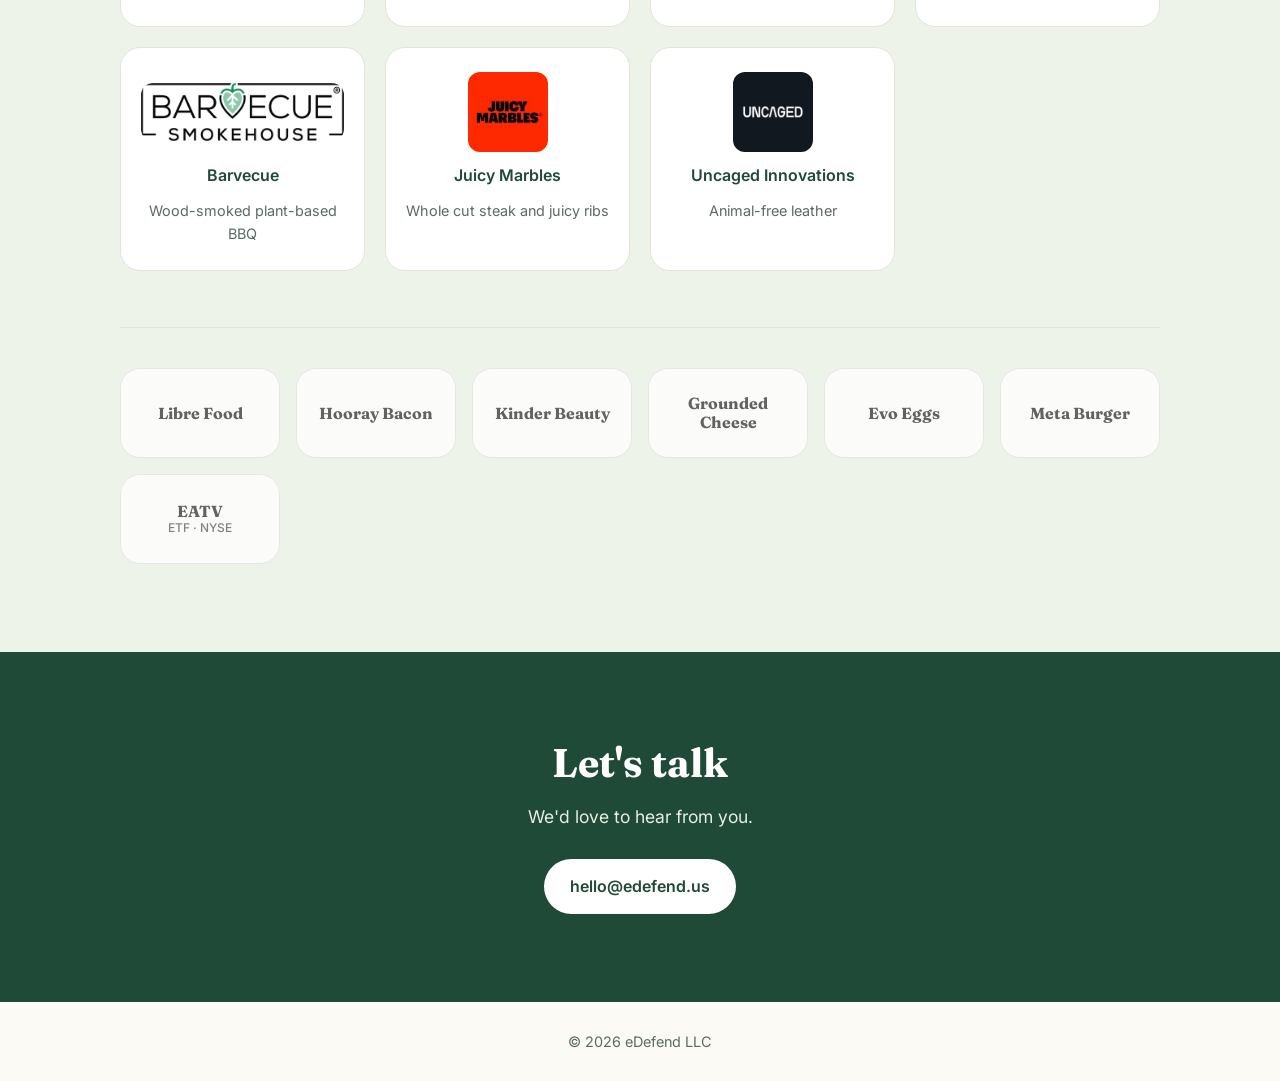
==== commit b0e47587: "Logo: original two-circle earth and leaves, watercolor continents, bolder hand lettering Co-Authored" ====
--- a/index.html
+++ b/index.html
@@ -8,7 +8,7 @@
   <link rel="icon" href="favicon.svg" type="image/svg+xml">
   <link rel="preconnect" href="https://fonts.googleapis.com">
   <link rel="preconnect" href="https://fonts.gstatic.com" crossorigin>
-  <link href="https://fonts.googleapis.com/css2?family=Knewave&family=Fraunces:opsz,wght@9..144,500;9..144,700&family=Inter:wght@400;500;600&display=swap" rel="stylesheet">
+  <link href="https://fonts.googleapis.com/css2?family=Fraunces:opsz,wght@9..144,500;9..144,700&family=Inter:wght@400;500;600&display=swap" rel="stylesheet">
   <link rel="stylesheet" href="styles.css">
 </head>
 <body>
@@ -36,22 +36,22 @@
           <p class="lead">eDefend supports companies and work that advance sustainability, health, and compassion for all.</p>
           <a class="button" href="#portfolio">See who we support</a>
         </div>
-        <svg class="hero-art" viewBox="0 0 400 400" role="img" aria-label="eDefend logo: the earth held by leaves">
+        <svg class="hero-art" viewBox="0 0 400 400" role="img" aria-label="eDefend logo: hand-lettered eDefend on the earth, with leaves">
           <defs>
             <linearGradient id="g1" x1="0" y1="0" x2="1" y2="1">
               <stop offset="0" stop-color="#7fb685"/>
               <stop offset="1" stop-color="#2f6b4f"/>
             </linearGradient>
+            <clipPath id="inner"><circle cx="200" cy="200" r="120"/></clipPath>
+            <filter id="wash" x="-20%" y="-20%" width="140%" height="140%"><feTurbulence type="fractalNoise" baseFrequency="0.035" numOctaves="3" seed="2"/><feDisplacementMap in="SourceGraphic" scale="9"/><feGaussianBlur stdDeviation="1.4"/></filter>
           </defs>
           <circle cx="200" cy="200" r="170" fill="#e6efe2"/>
           <circle cx="200" cy="200" r="120" fill="url(#g1)"/>
-          <path d="M120 175c25-30 55-25 70-5s40 20 55-5 45-15 40 20-40 45-60 30-35 20-60 10-60-30-45-50z" fill="#cfe3c6" opacity=".55"/>
-          <path d="M150 255c20-10 40 0 55 10s35 5 45-5" stroke="#cfe3c6" stroke-width="10" fill="none" stroke-linecap="round" opacity=".5"/>
-          <g transform="rotate(-6 200 210)">
-            <text x="200" y="218" text-anchor="middle" font-family="Knewave, var(--serif)" font-size="44" fill="#fff" stroke="#1f4a37" stroke-width="5.5" stroke-linejoin="round" paint-order="stroke">eDefend</text>
-            <path d="M138 242c36-12 90-15 128-7" stroke="#1f4a37" stroke-width="13" fill="none" stroke-linecap="round"/>
-            <path d="M138 242c36-12 90-15 128-7" stroke="#fff" stroke-width="6" fill="none" stroke-linecap="round"/>
-          </g>
+          <g clip-path="url(#inner)"><g fill="#cfe3c6" opacity=".4" filter="url(#wash)"><g transform="translate(200 200) scale(0.2308) translate(-1010 -790)">
+<path d="M640 600c40-60 120-90 170-60s30 90 90 100 90 60 60 110-110 40-140 90-30 110-90 120-80-60-70-120-70-70-60-130 0-60 40-110z"/>
+<path d="M1180 470c60-20 150 10 200 70s30 120-20 140-60-30-110-10-60 70-110 50-40-90-20-140 20-90 60-110z"/>
+<path d="M1150 900c50-20 120 0 160 40s20 110-30 140-110 20-140-20-40-140 10-160z"/></g></g></g>
+          <image href="logos/edefend-lettering.png" x="104.0" y="119.2" width="180" height="169.5"/>
           <path d="M300 70c30 20 40 50 25 75-10 17-25 25-32 27-7-2-22-10-32-27-15-25-5-55 39-75z" fill="#4f9a6a"/>
           <path d="M298 90v75" stroke="#e6efe2" stroke-width="3" stroke-linecap="round"/>
           <path d="M80 290c-25 5-40 25-35 45 3 12 10 18 14 19 5-1 15-6 22-17 10-17 8-35-1-47z" fill="#7fb685"/>
--- a/styles.css
+++ b/styles.css
@@ -147,4 +147,3 @@
 }
 
 .logo-mark { width: 40px; height: 40px; }
-.logo { font-family: "Knewave", var(--serif); font-weight: 400; color: var(--green-dark); letter-spacing: .01em; }
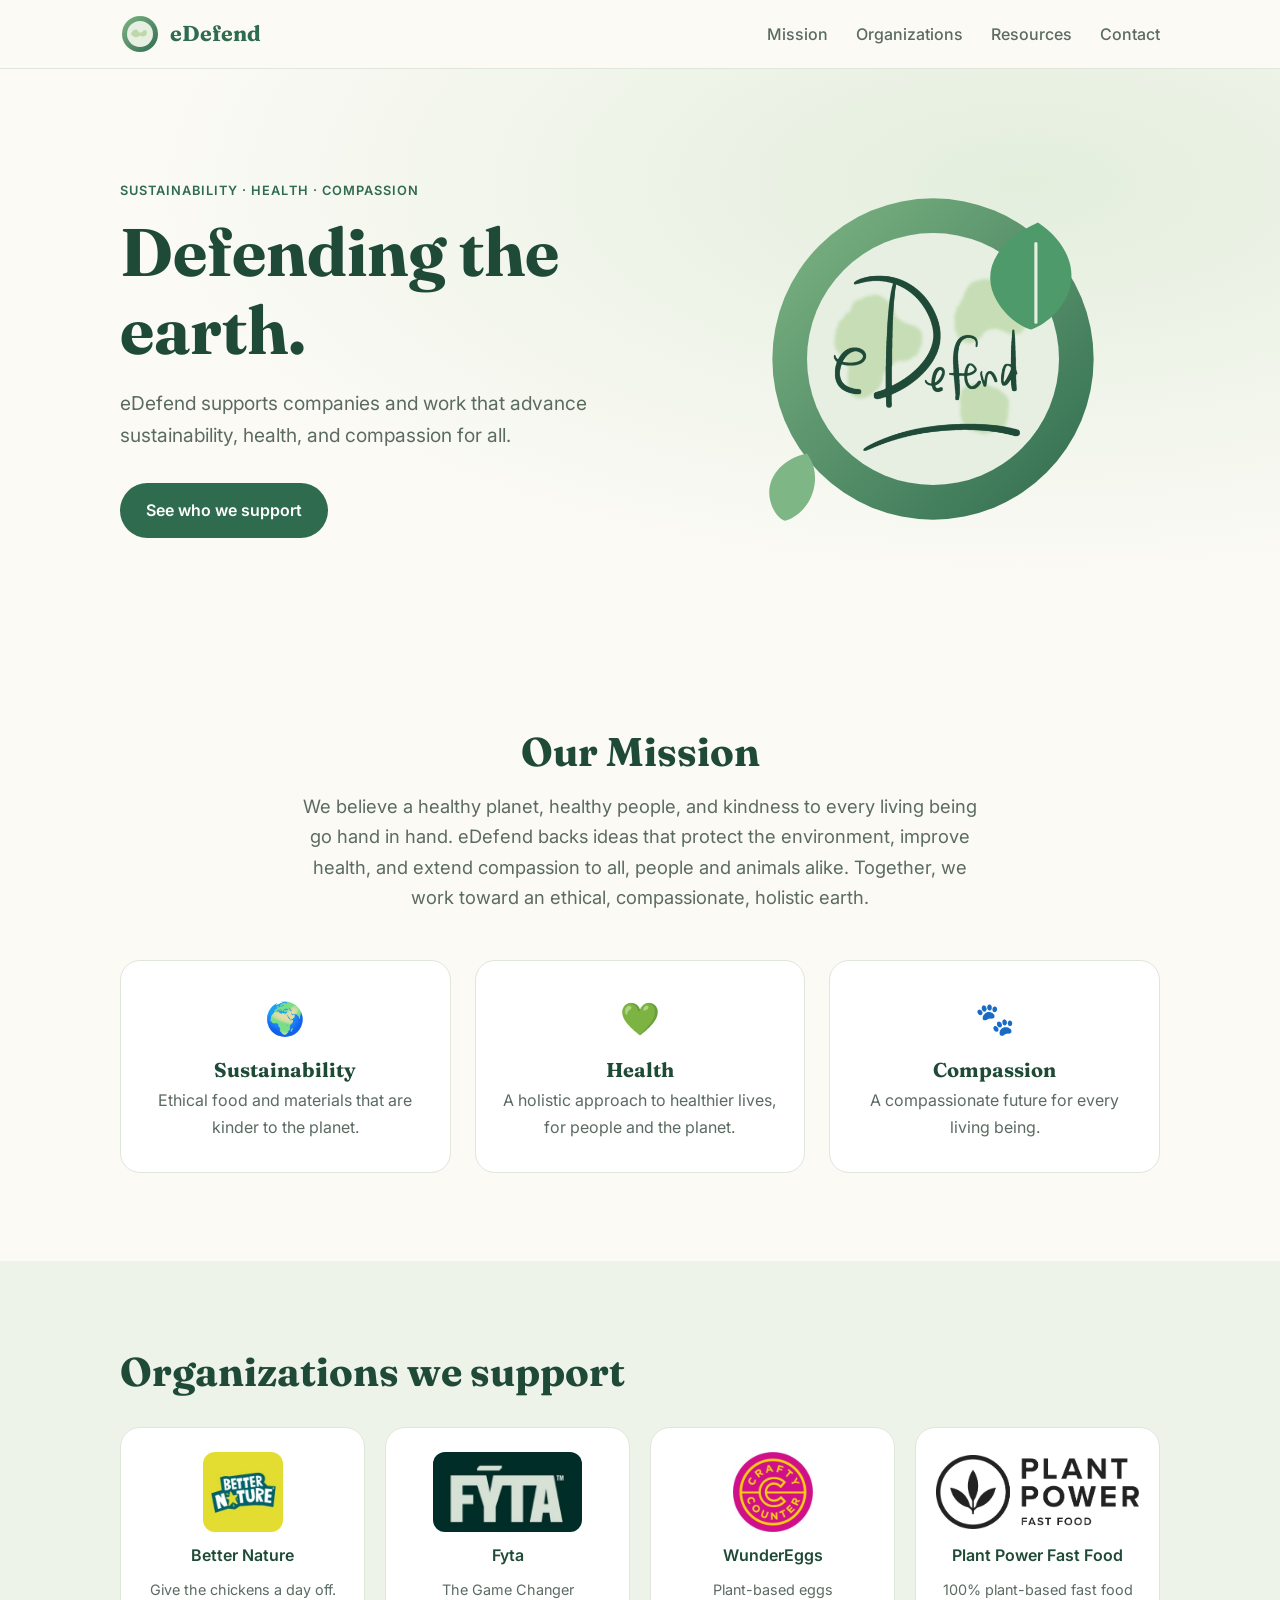
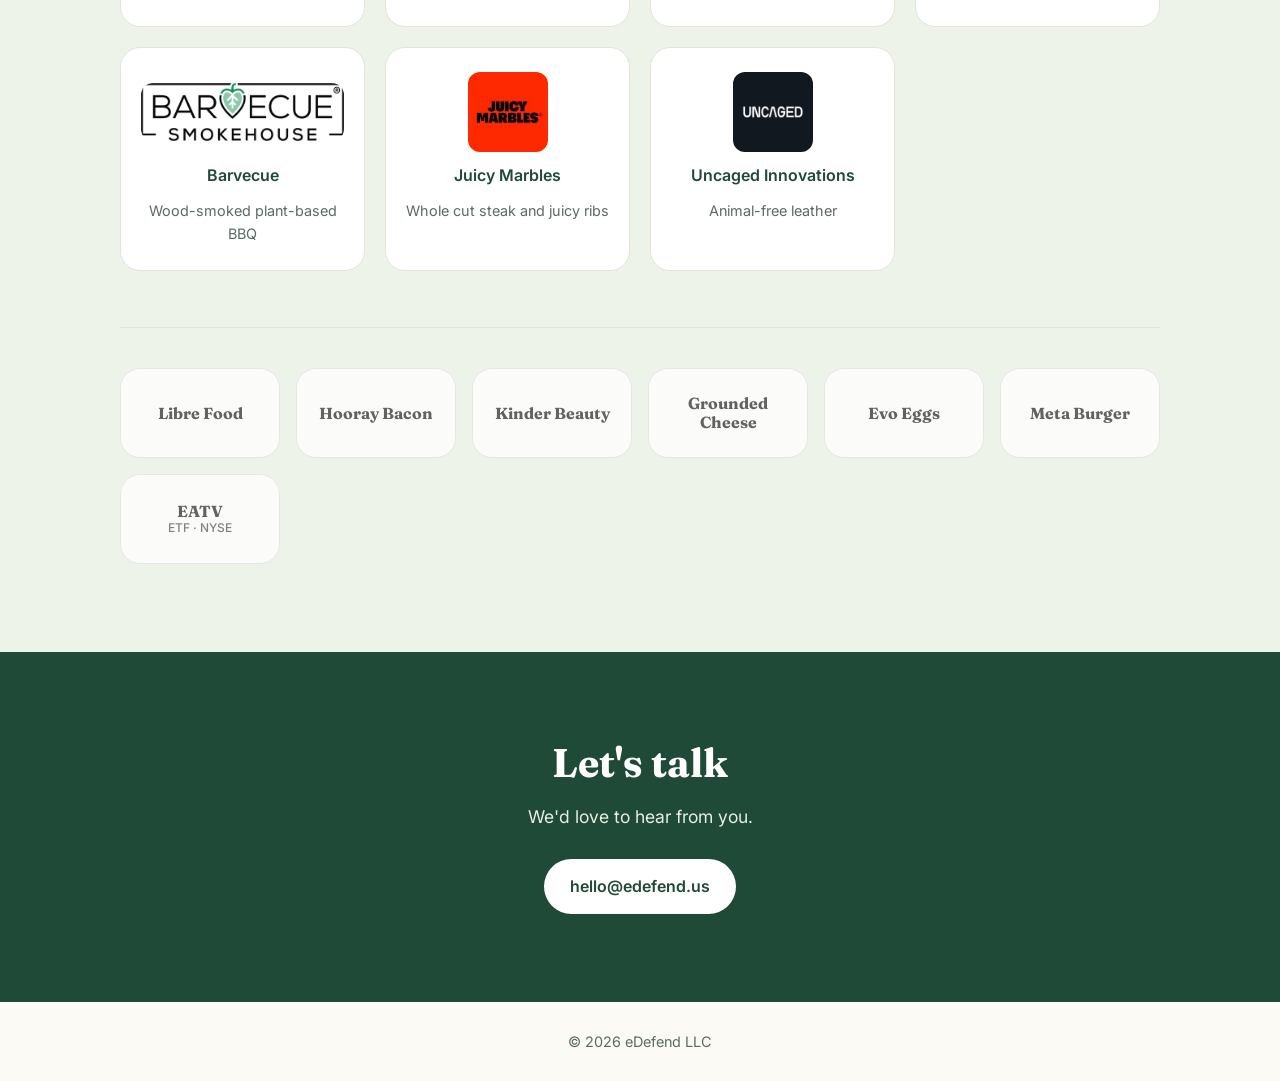
==== commit 76491ac0: "Try reversed logo colors: dark ring, light center, dark lettering; outer circle 10% smaller Co-Autho" ====
--- a/index.html
+++ b/index.html
@@ -15,7 +15,7 @@
   <header class="site-header">
     <div class="wrap nav">
       <a class="logo" href="#top">
-        <svg class="logo-mark" viewBox="0 0 40 40" aria-hidden="true"><defs><linearGradient id="gm" x1="0" y1="0" x2="1" y2="1"><stop offset="0" stop-color="#7fb685"/><stop offset="1" stop-color="#2f6b4f"/></linearGradient></defs><circle cx="20" cy="20" r="19" fill="#e6efe2"/><circle cx="20" cy="20" r="13" fill="url(#gm)"/><path d="M12 18c2-3 5-3 6-1s4 2 5 0 4-1 4 2-4 4-6 3-3 2-6 1-5-3-3-5z" fill="#cfe3c6" opacity=".8"/></svg>
+        <svg class="logo-mark" viewBox="0 0 40 40" aria-hidden="true"><defs><linearGradient id="gm" x1="0" y1="0" x2="1" y2="1"><stop offset="0" stop-color="#7fb685"/><stop offset="1" stop-color="#2f6b4f"/></linearGradient></defs><circle cx="20" cy="20" r="18" fill="url(#gm)"/><circle cx="20" cy="20" r="13" fill="#e6efe2"/><path d="M12 18c2-3 5-3 6-1s4 2 5 0 4-1 4 2-4 4-6 3-3 2-6 1-5-3-3-5z" fill="#b9d6a3" opacity=".9"/></svg>
         eDefend
       </a>
       <nav>
@@ -45,9 +45,9 @@
             <clipPath id="inner"><circle cx="200" cy="200" r="120"/></clipPath>
             <filter id="wash" x="-20%" y="-20%" width="140%" height="140%"><feTurbulence type="fractalNoise" baseFrequency="0.035" numOctaves="3" seed="2"/><feDisplacementMap in="SourceGraphic" scale="9"/><feGaussianBlur stdDeviation="1.4"/></filter>
           </defs>
-          <circle cx="200" cy="200" r="170" fill="#e6efe2"/>
-          <circle cx="200" cy="200" r="120" fill="url(#g1)"/>
-          <g clip-path="url(#inner)"><g fill="#cfe3c6" opacity=".4" filter="url(#wash)"><g transform="translate(200 200) scale(0.2308) translate(-1010 -790)">
+          <circle cx="200" cy="200" r="153" fill="url(#g1)"/>
+          <circle cx="200" cy="200" r="120" fill="#e6efe2"/>
+          <g clip-path="url(#inner)"><g fill="#b9d6a3" opacity=".7" filter="url(#wash)"><g transform="translate(200 200) scale(0.2308) translate(-1010 -790)">
 <path d="M640 600c40-60 120-90 170-60s30 90 90 100 90 60 60 110-110 40-140 90-30 110-90 120-80-60-70-120-70-70-60-130 0-60 40-110z"/>
 <path d="M1180 470c60-20 150 10 200 70s30 120-20 140-60-30-110-10-60 70-110 50-40-90-20-140 20-90 60-110z"/>
 <path d="M1150 900c50-20 120 0 160 40s20 110-30 140-110 20-140-20-40-140 10-160z"/></g></g></g>
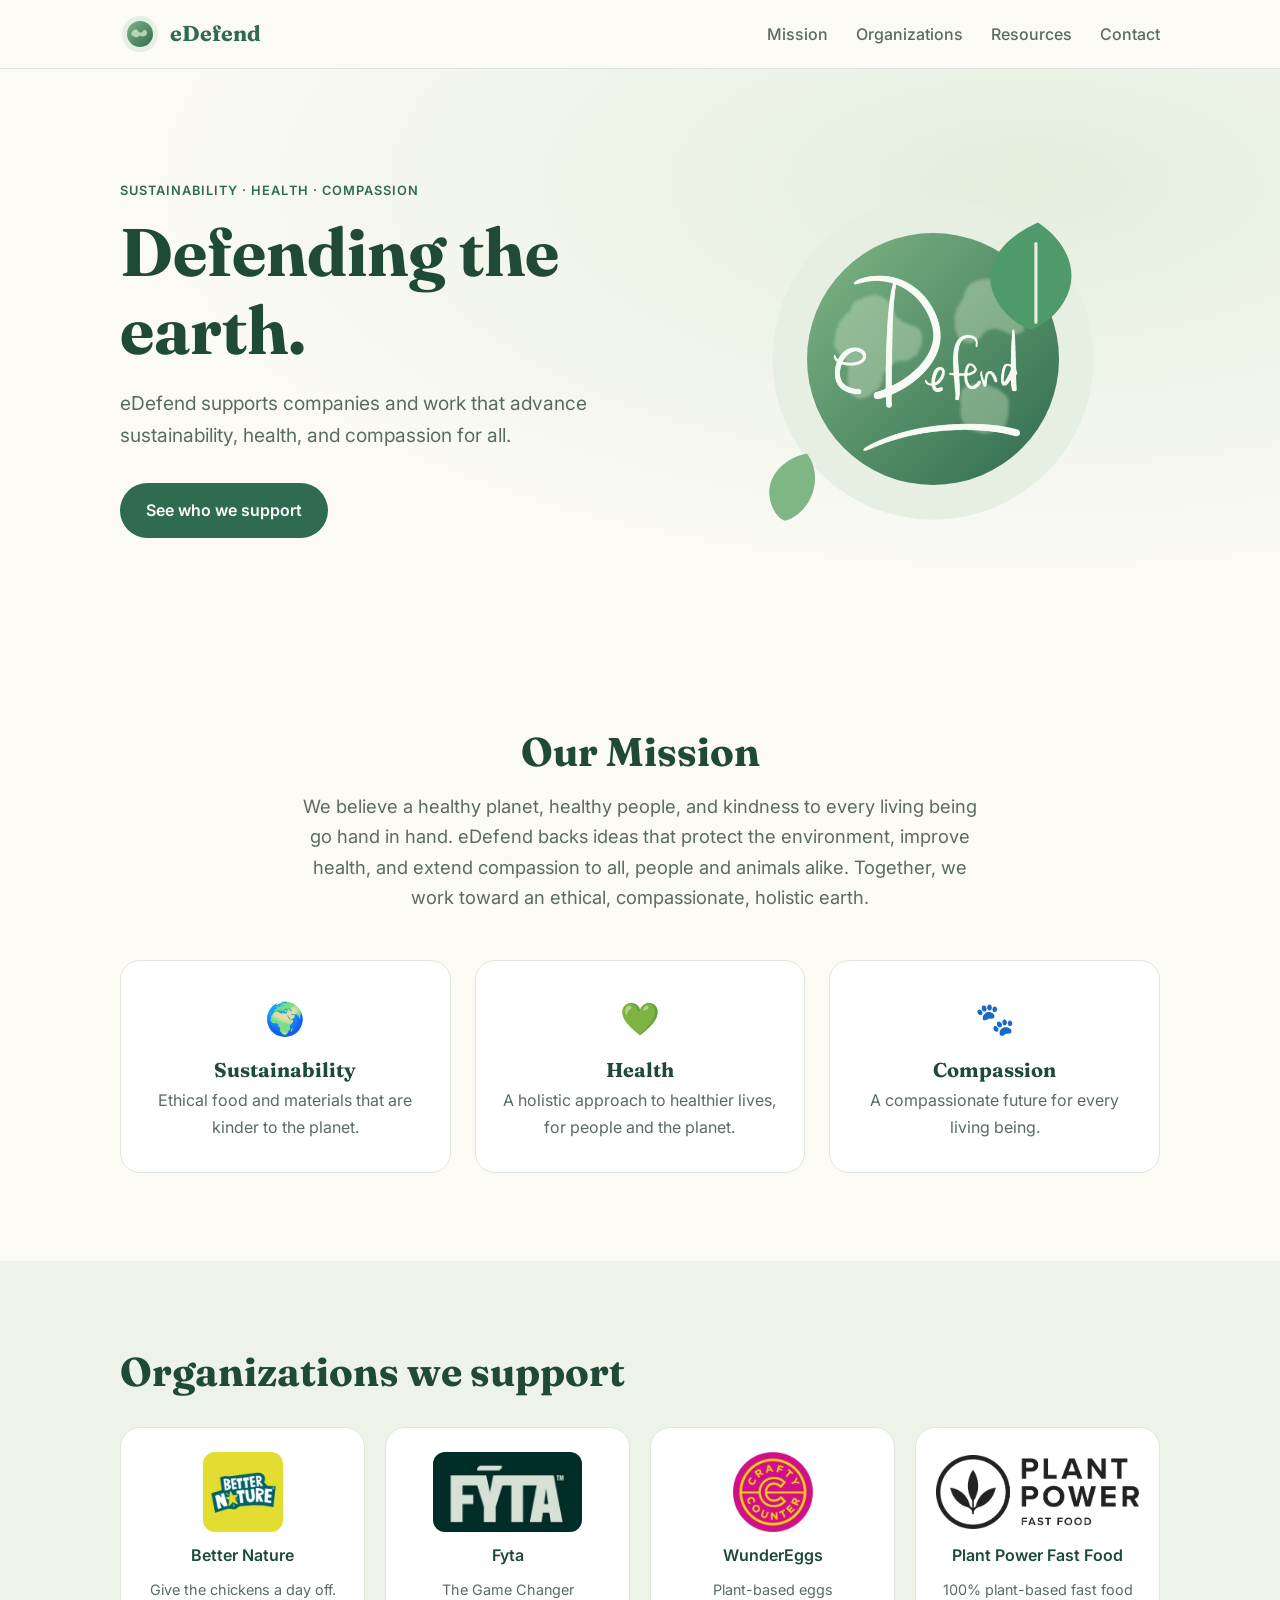
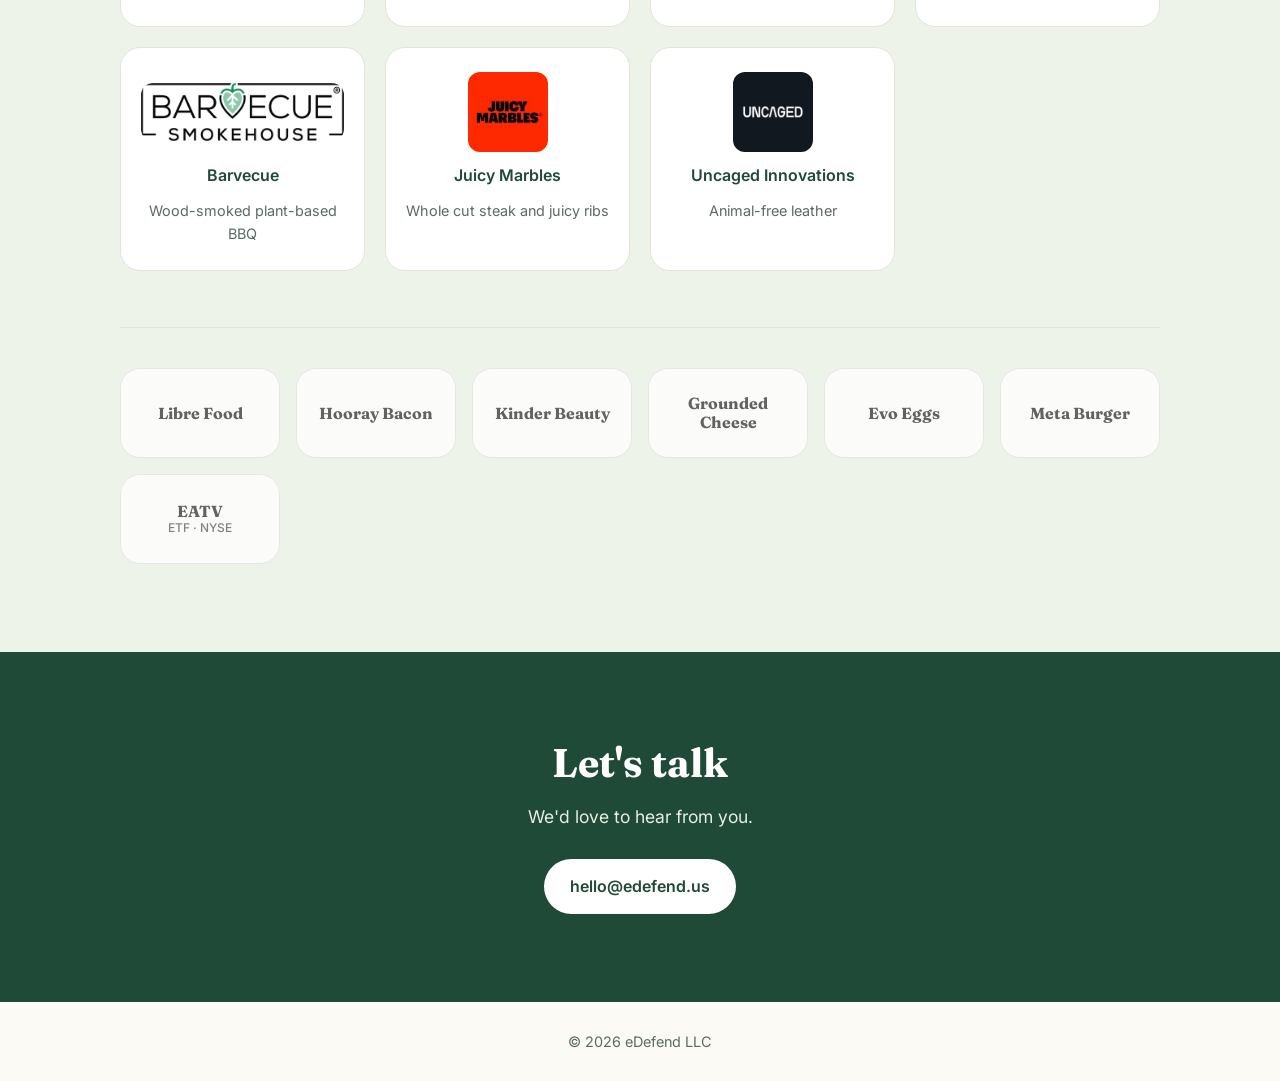
==== commit f70fc5be: "Logo: back to light outer ring (10% smaller) and dark center; save reversed version in logos/source " ====
--- a/index.html
+++ b/index.html
@@ -15,7 +15,7 @@
   <header class="site-header">
     <div class="wrap nav">
       <a class="logo" href="#top">
-        <svg class="logo-mark" viewBox="0 0 40 40" aria-hidden="true"><defs><linearGradient id="gm" x1="0" y1="0" x2="1" y2="1"><stop offset="0" stop-color="#7fb685"/><stop offset="1" stop-color="#2f6b4f"/></linearGradient></defs><circle cx="20" cy="20" r="18" fill="url(#gm)"/><circle cx="20" cy="20" r="13" fill="#e6efe2"/><path d="M12 18c2-3 5-3 6-1s4 2 5 0 4-1 4 2-4 4-6 3-3 2-6 1-5-3-3-5z" fill="#b9d6a3" opacity=".9"/></svg>
+        <svg class="logo-mark" viewBox="0 0 40 40" aria-hidden="true"><defs><linearGradient id="gm" x1="0" y1="0" x2="1" y2="1"><stop offset="0" stop-color="#7fb685"/><stop offset="1" stop-color="#2f6b4f"/></linearGradient></defs><circle cx="20" cy="20" r="18" fill="#e6efe2"/><circle cx="20" cy="20" r="13" fill="url(#gm)"/><path d="M12 18c2-3 5-3 6-1s4 2 5 0 4-1 4 2-4 4-6 3-3 2-6 1-5-3-3-5z" fill="#cfe3c6" opacity=".8"/></svg>
         eDefend
       </a>
       <nav>
@@ -45,9 +45,9 @@
             <clipPath id="inner"><circle cx="200" cy="200" r="120"/></clipPath>
             <filter id="wash" x="-20%" y="-20%" width="140%" height="140%"><feTurbulence type="fractalNoise" baseFrequency="0.035" numOctaves="3" seed="2"/><feDisplacementMap in="SourceGraphic" scale="9"/><feGaussianBlur stdDeviation="1.4"/></filter>
           </defs>
-          <circle cx="200" cy="200" r="153" fill="url(#g1)"/>
-          <circle cx="200" cy="200" r="120" fill="#e6efe2"/>
-          <g clip-path="url(#inner)"><g fill="#b9d6a3" opacity=".7" filter="url(#wash)"><g transform="translate(200 200) scale(0.2308) translate(-1010 -790)">
+          <circle cx="200" cy="200" r="153" fill="#e6efe2"/>
+          <circle cx="200" cy="200" r="120" fill="url(#g1)"/>
+          <g clip-path="url(#inner)"><g fill="#cfe3c6" opacity=".4" filter="url(#wash)"><g transform="translate(200 200) scale(0.2308) translate(-1010 -790)">
 <path d="M640 600c40-60 120-90 170-60s30 90 90 100 90 60 60 110-110 40-140 90-30 110-90 120-80-60-70-120-70-70-60-130 0-60 40-110z"/>
 <path d="M1180 470c60-20 150 10 200 70s30 120-20 140-60-30-110-10-60 70-110 50-40-90-20-140 20-90 60-110z"/>
 <path d="M1150 900c50-20 120 0 160 40s20 110-30 140-110 20-140-20-40-140 10-160z"/></g></g></g>
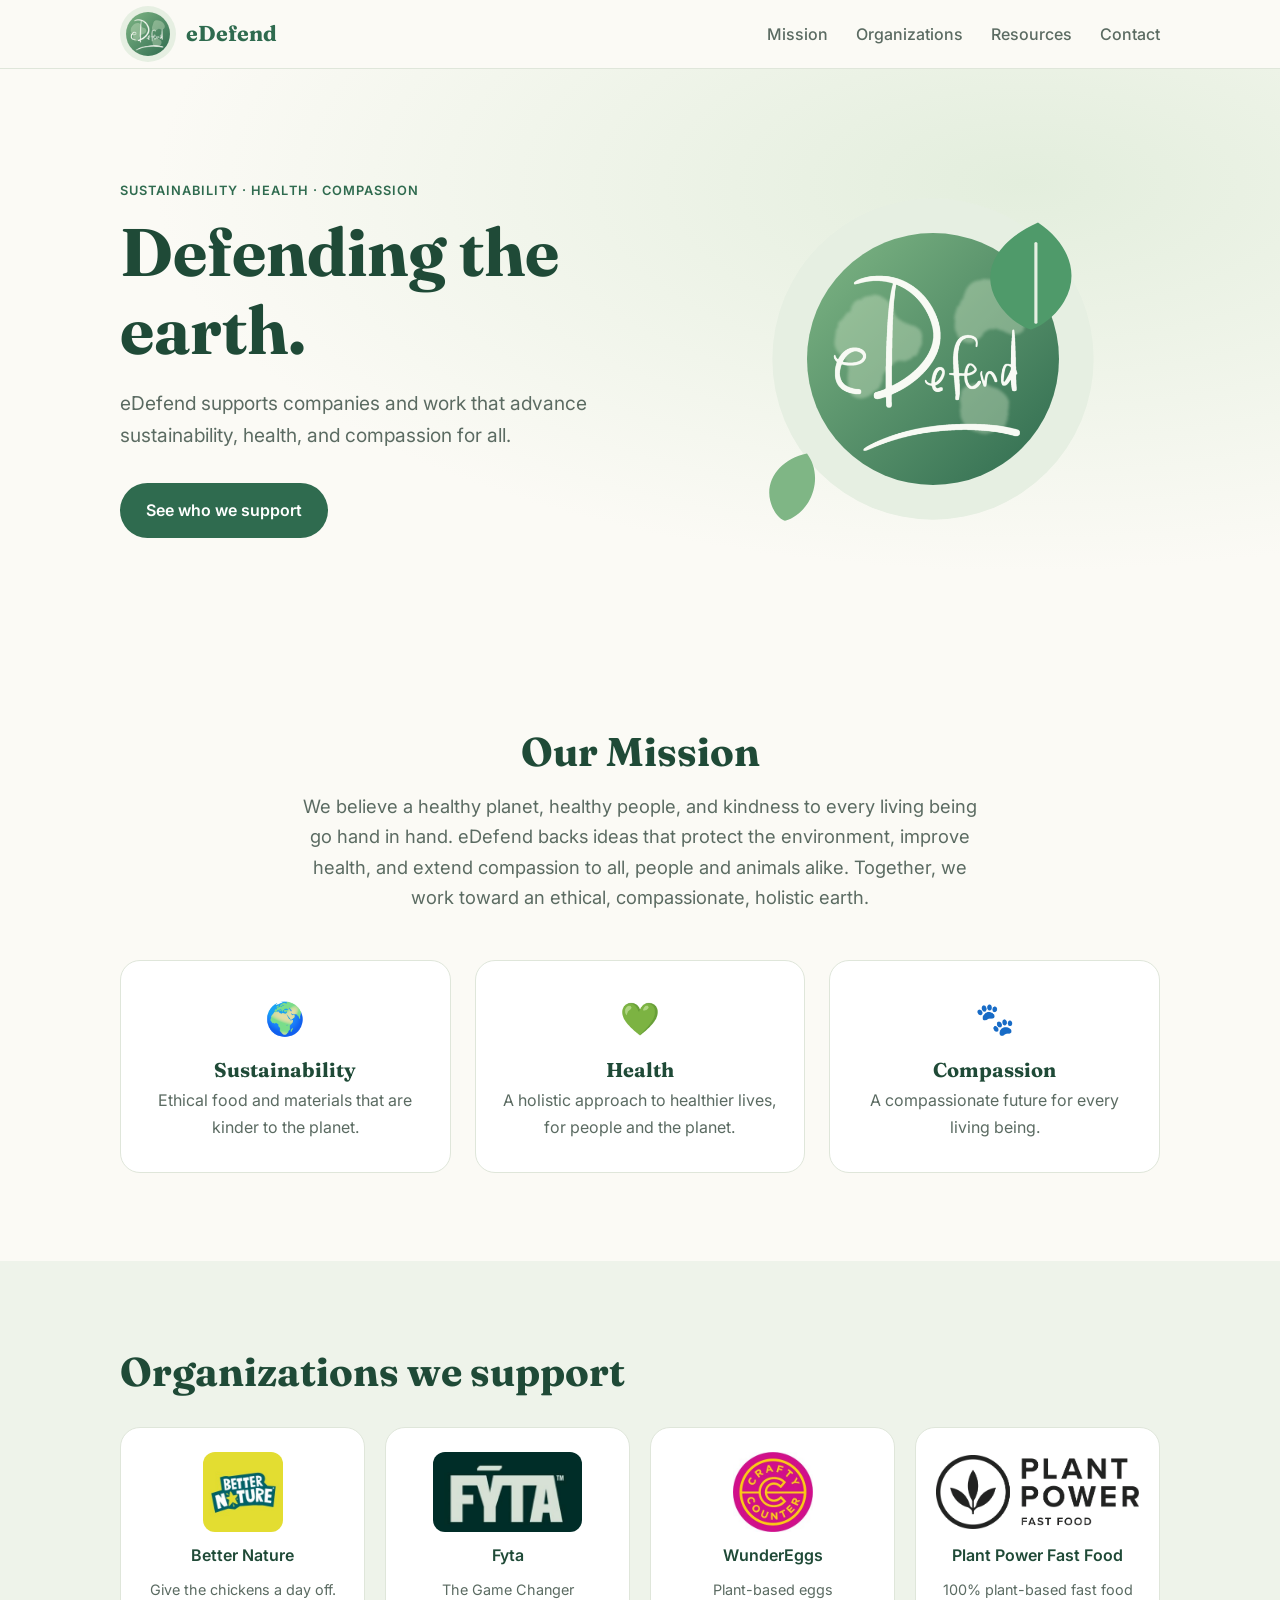
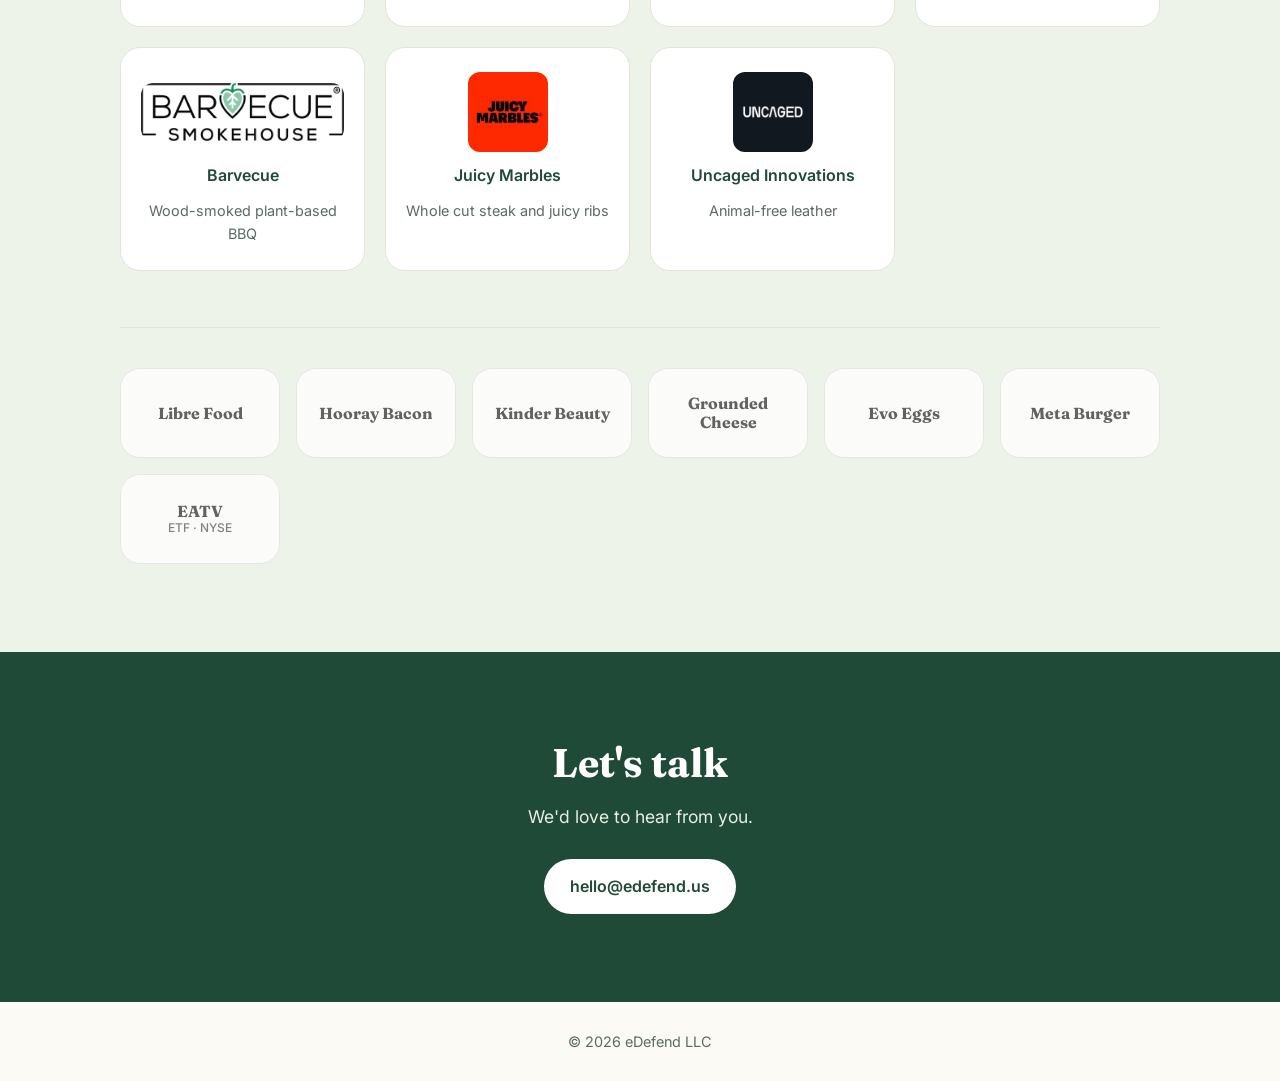
==== commit 7fb81712: "Header: use the earth logo without leaves next to the eDefend name Co-Authored-By: Claude Opus 5.5 (" ====
--- a/index.html
+++ b/index.html
@@ -15,7 +15,7 @@
   <header class="site-header">
     <div class="wrap nav">
       <a class="logo" href="#top">
-        <svg class="logo-mark" viewBox="0 0 40 40" aria-hidden="true"><defs><linearGradient id="gm" x1="0" y1="0" x2="1" y2="1"><stop offset="0" stop-color="#7fb685"/><stop offset="1" stop-color="#2f6b4f"/></linearGradient></defs><circle cx="20" cy="20" r="18" fill="#e6efe2"/><circle cx="20" cy="20" r="13" fill="url(#gm)"/><path d="M12 18c2-3 5-3 6-1s4 2 5 0 4-1 4 2-4 4-6 3-3 2-6 1-5-3-3-5z" fill="#cfe3c6" opacity=".8"/></svg>
+        <svg class="logo-mark" viewBox="47 47 306 306" aria-hidden="true"> <defs> <linearGradient id="gm" x1="0" y1="0" x2="1" y2="1"> <stop offset="0" stop-color="#7fb685"/> <stop offset="1" stop-color="#2f6b4f"/> </linearGradient> <clipPath id="innerm"><circle cx="200" cy="200" r="120"/></clipPath> <filter id="washm" x="-20%" y="-20%" width="140%" height="140%"><feTurbulence type="fractalNoise" baseFrequency="0.035" numOctaves="3" seed="2"/><feDisplacementMap in="SourceGraphic" scale="9"/><feGaussianBlur stdDeviation="1.4"/></filter> </defs> <circle cx="200" cy="200" r="153" fill="#e6efe2"/> <circle cx="200" cy="200" r="120" fill="url(#gm)"/> <g clip-path="url(#innerm)"><g fill="#cfe3c6" opacity=".4" filter="url(#washm)"><g transform="translate(200 200) scale(0.2308) translate(-1010 -790)"> <path d="M640 600c40-60 120-90 170-60s30 90 90 100 90 60 60 110-110 40-140 90-30 110-90 120-80-60-70-120-70-70-60-130 0-60 40-110z"/> <path d="M1180 470c60-20 150 10 200 70s30 120-20 140-60-30-110-10-60 70-110 50-40-90-20-140 20-90 60-110z"/> <path d="M1150 900c50-20 120 0 160 40s20 110-30 140-110 20-140-20-40-140 10-160z"/></g></g></g> <image href="logos/edefend-lettering.png" x="104.0" y="119.2" width="180" height="169.5"/> </svg>
         eDefend
       </a>
       <nav>
--- a/styles.css
+++ b/styles.css
@@ -146,4 +146,4 @@
   .nav nav a { margin: 0 8px; }
 }
 
-.logo-mark { width: 40px; height: 40px; }
+.logo-mark { width: 56px; height: 56px; }
